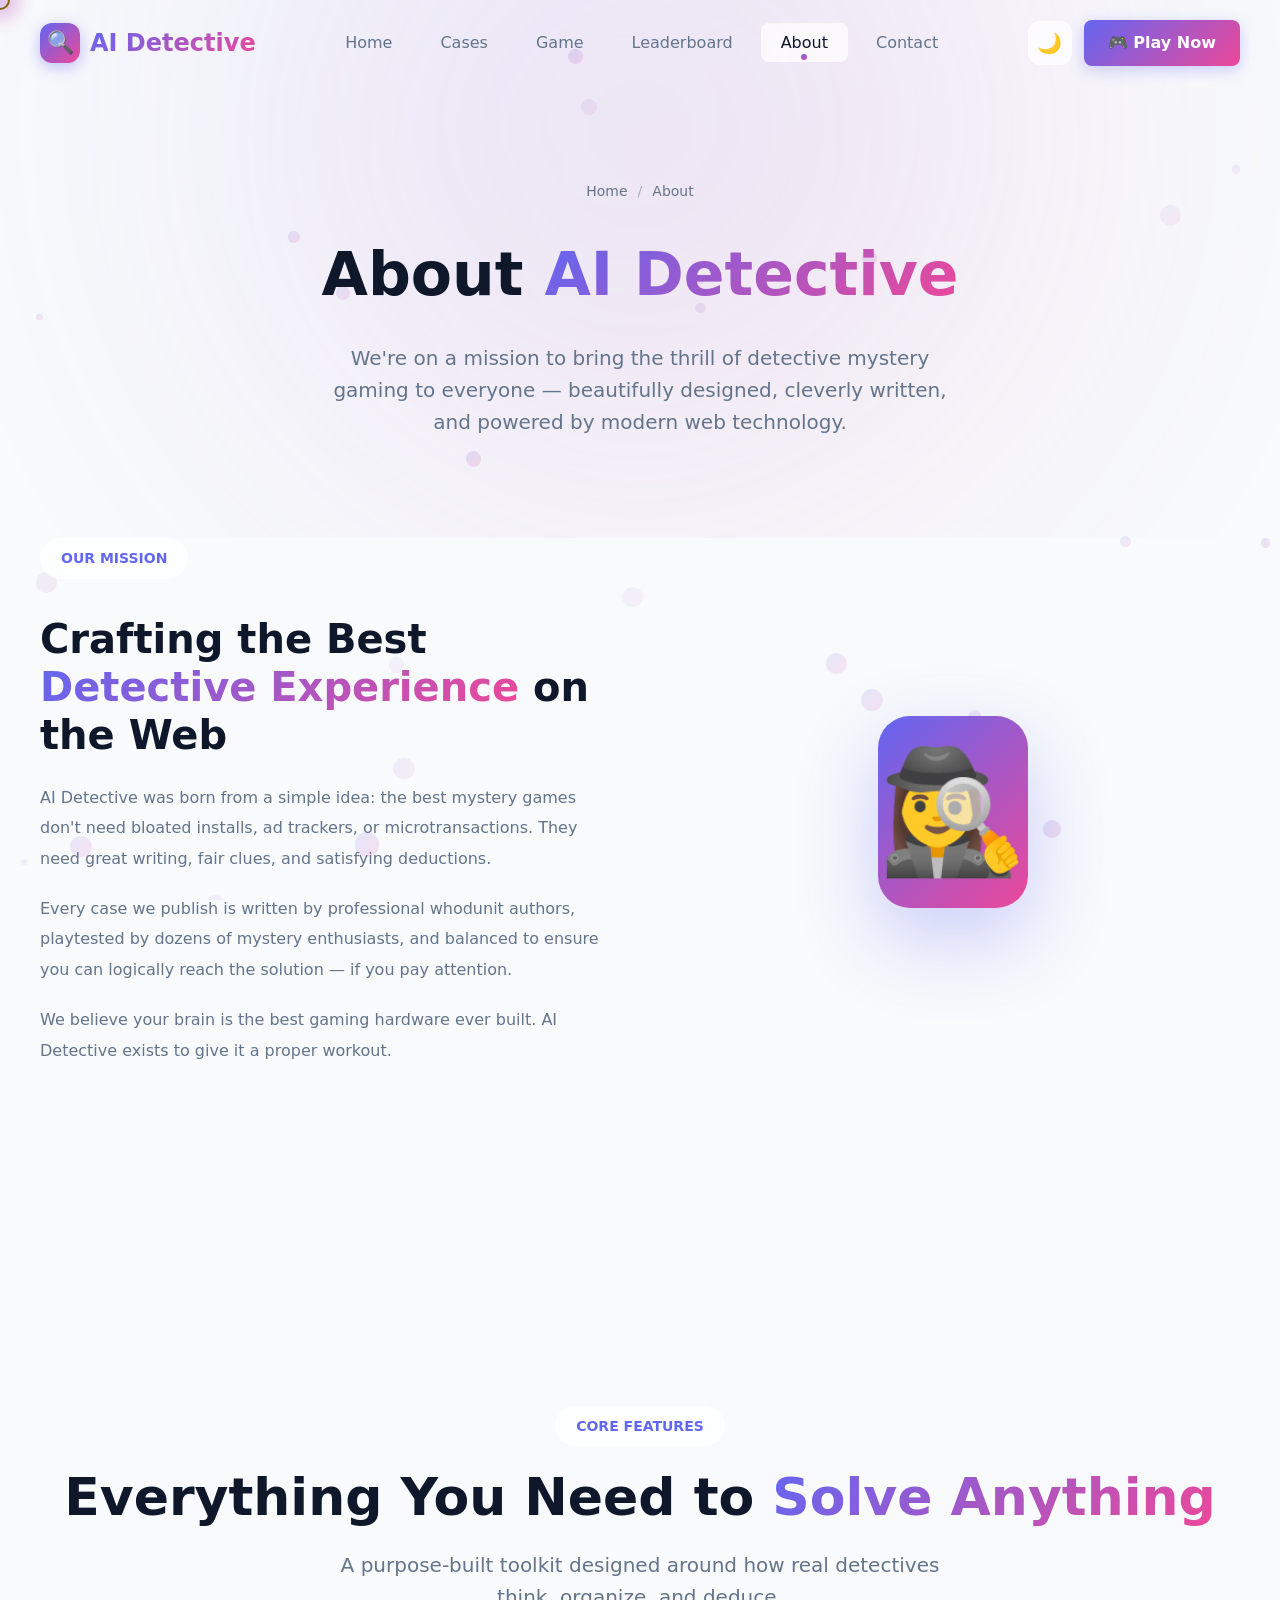
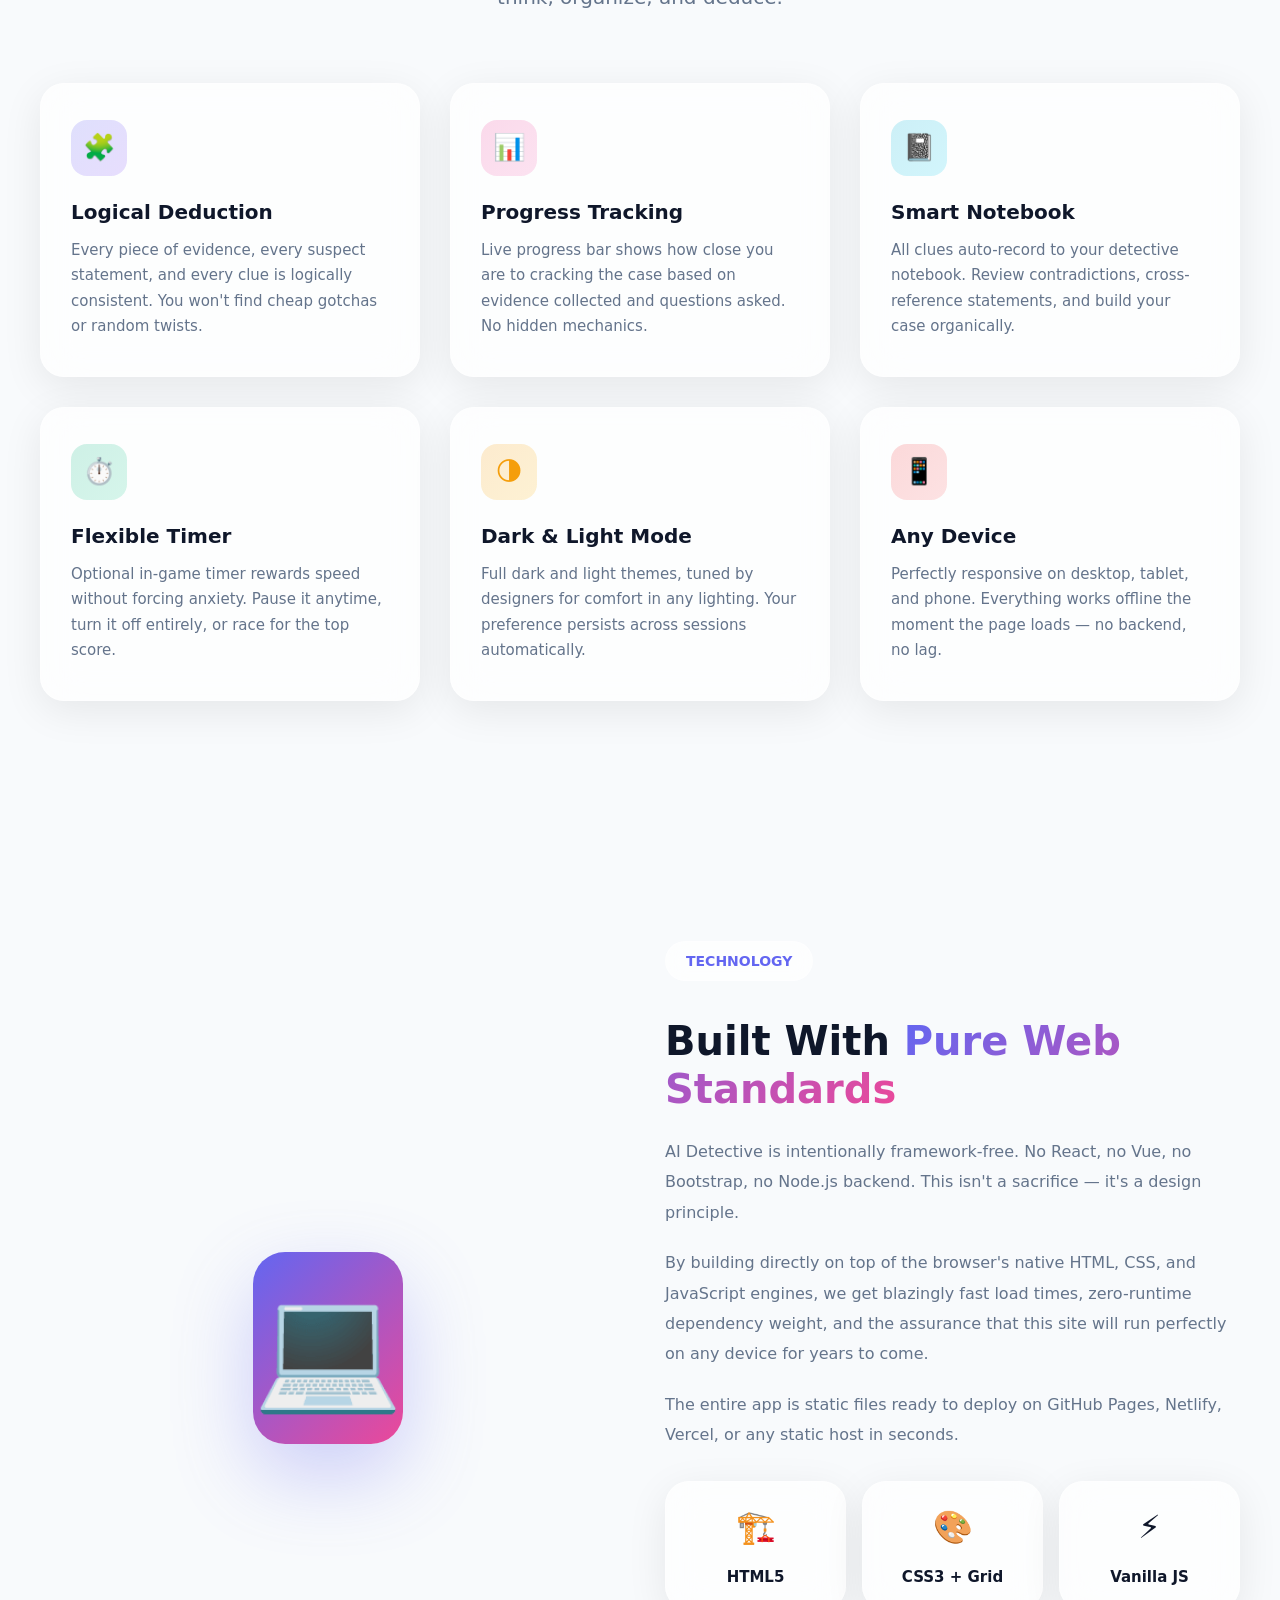
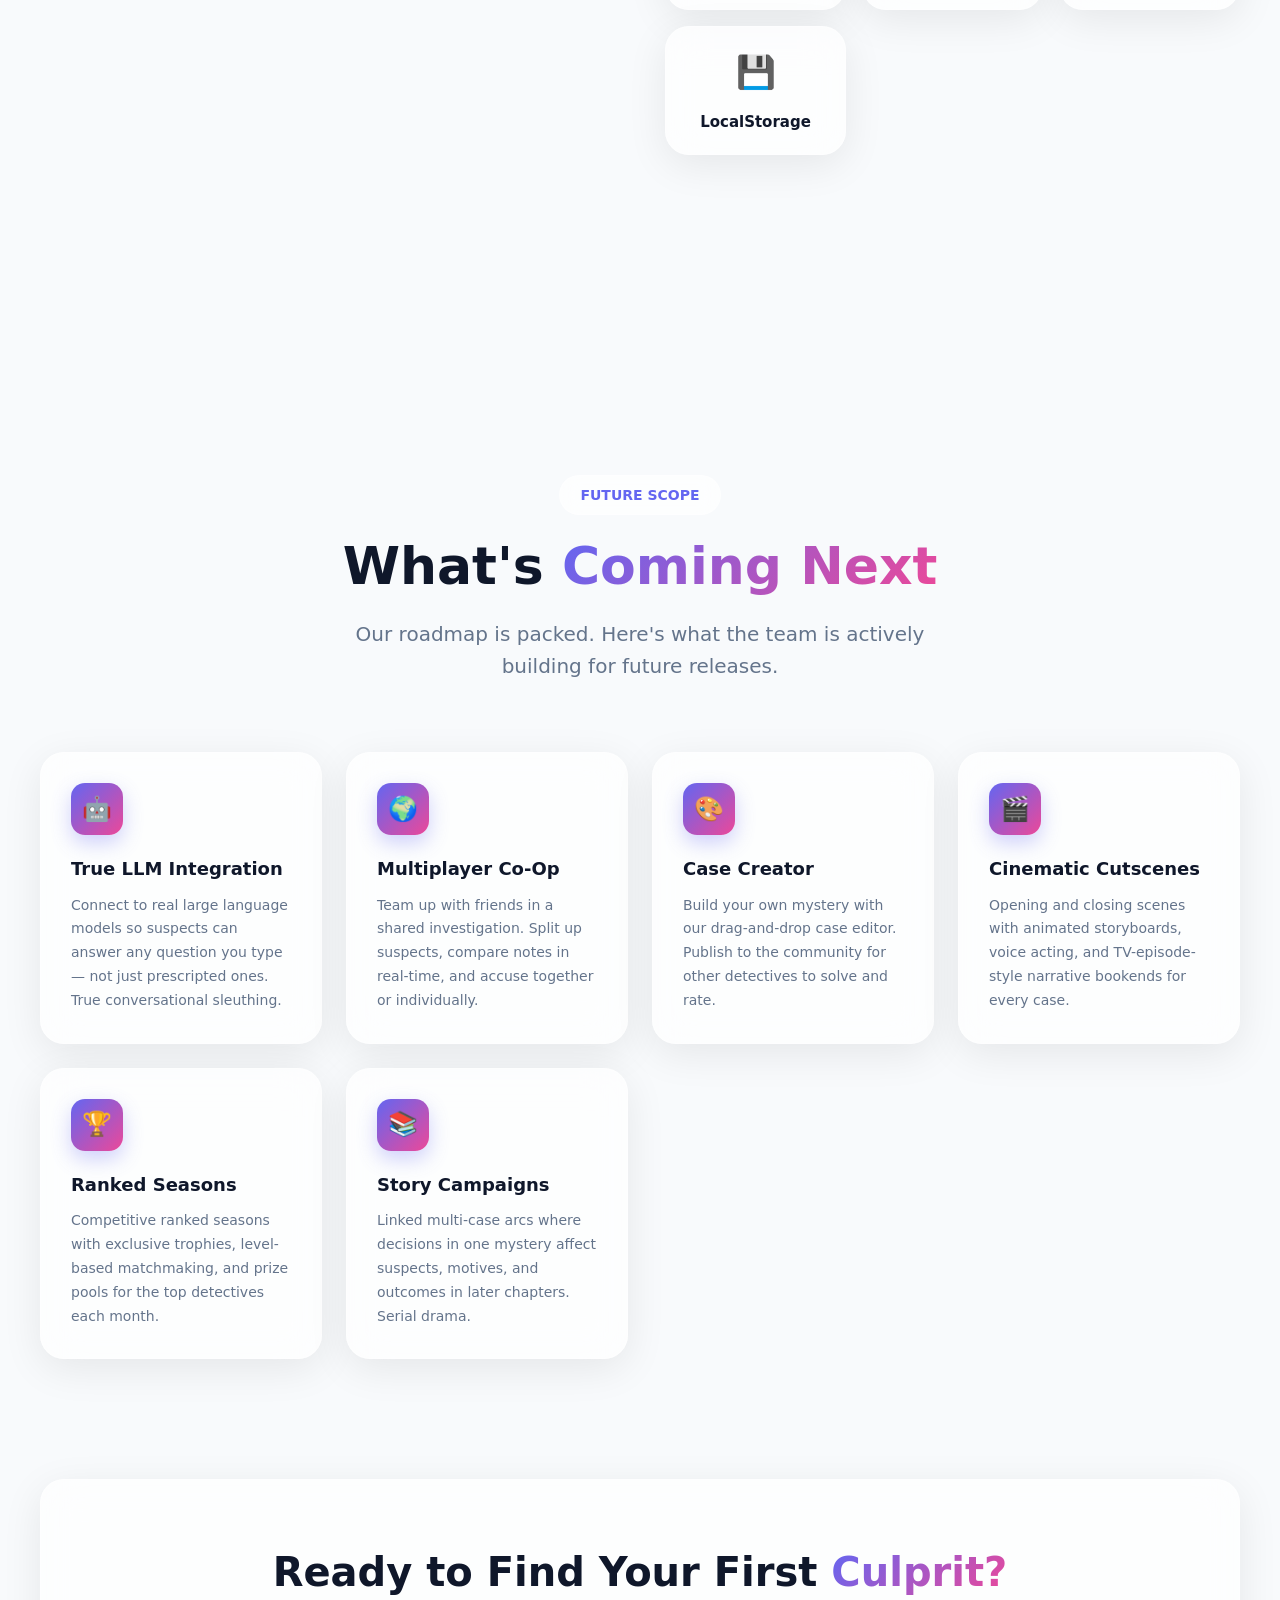
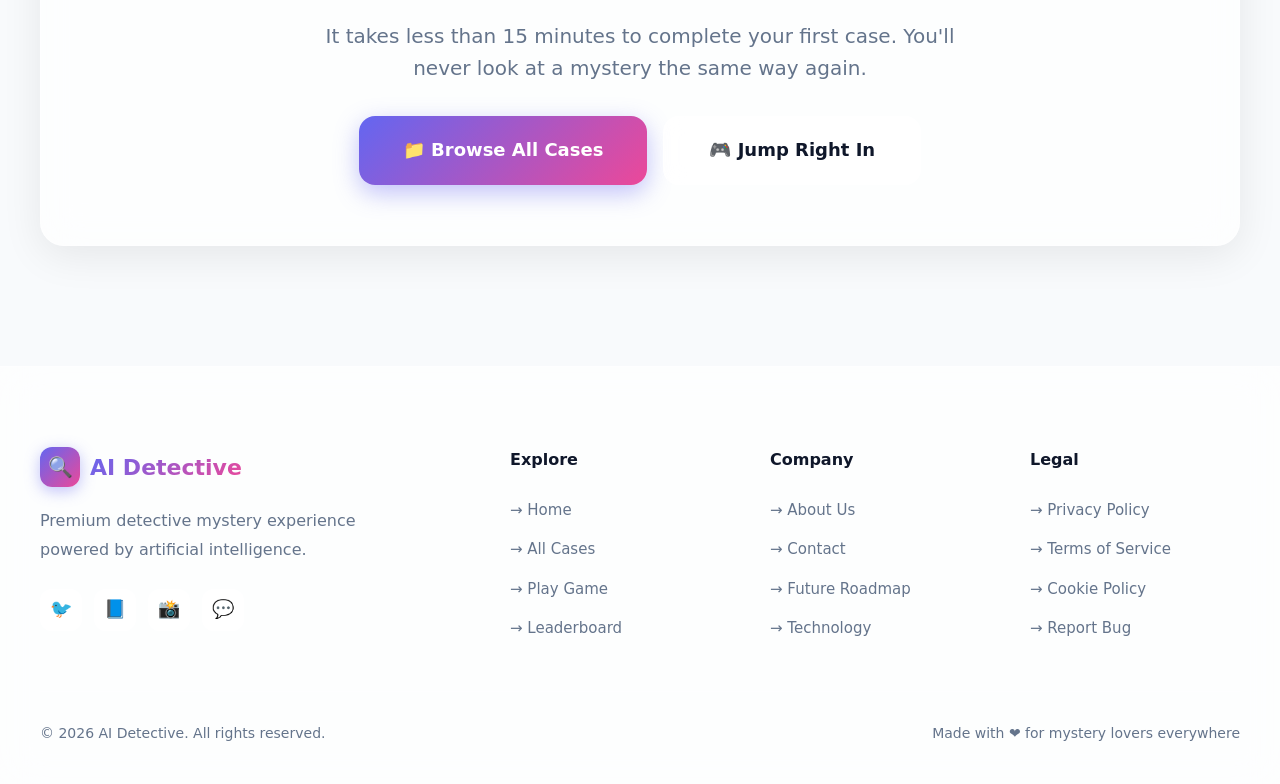
==== about.html @ 51f41e67 "This is my first commit" ====
<!DOCTYPE html>
<html lang="en" data-theme="dark">
<head>
  <meta charset="UTF-8">
  <meta name="viewport" content="width=device-width, initial-scale=1.0">
  <meta name="description" content="Learn about AI Detective - our mission, technology, features, and the future roadmap.">
  <title>About - AI Detective</title>
  <link rel="stylesheet" href="css/style.css">
</head>
<body class="no-scroll">

  <!-- Loading Screen -->
  <div class="loader">
    <div class="loader-spinner"></div>
    <div class="loader-text">Loading About...</div>
  </div>

  <!-- Particle Background -->
  <div class="particles"></div>

  <!-- Custom Cursor -->
  <div class="cursor"></div>
  <div class="cursor-follower"></div>

  <!-- Navbar -->
  <nav class="navbar">
    <div class="nav-container">
      <a href="index.html" class="nav-logo">
        <span class="nav-logo-icon">🔍</span>
        <span class="nav-logo-text">AI Detective</span>
      </a>
      <ul class="nav-links">
        <li><a href="index.html">Home</a></li>
        <li><a href="cases.html">Cases</a></li>
        <li><a href="game.html">Game</a></li>
        <li><a href="leaderboard.html">Leaderboard</a></li>
        <li><a href="about.html">About</a></li>
        <li><a href="contact.html">Contact</a></li>
      </ul>
      <div class="nav-actions">
        <button class="theme-toggle" data-theme-toggle aria-label="Toggle theme">
          <span data-theme-icon>☀️</span>
        </button>
        <a href="cases.html" class="nav-cta">🎮 Play Now</a>
        <button class="nav-toggle" aria-label="Menu">
          <span></span>
          <span></span>
          <span></span>
        </button>
      </div>
    </div>
  </nav>

  <!-- Mobile Menu -->
  <div class="mobile-overlay"></div>
  <div class="mobile-menu">
    <ul>
      <li><a href="index.html">🏠 Home</a></li>
      <li><a href="cases.html">📁 Cases</a></li>
      <li><a href="game.html">🎮 Game</a></li>
      <li><a href="leaderboard.html">🏆 Leaderboard</a></li>
      <li><a href="about.html">ℹ️ About</a></li>
      <li><a href="contact.html">✉️ Contact</a></li>
    </ul>
  </div>

  <!-- Main -->
  <main>

    <!-- Page Header -->
    <section class="page-header">
      <div class="container">
        <div class="breadcrumb reveal">
          <a href="index.html">Home</a>
          <span class="breadcrumb-sep">/</span>
          <span>About</span>
        </div>
        <h1 class="page-title reveal">About <span>AI Detective</span></h1>
        <p class="page-subtitle reveal">We're on a mission to bring the thrill of detective mystery gaming to everyone — beautifully designed, cleverly written, and powered by modern web technology.</p>
      </div>
    </section>

    <!-- Mission -->
    <section class="section" style="padding-top: 0;">
      <div class="container">
        <div class="about-grid">
          <div class="about-content reveal-left">
            <span class="section-tag">OUR MISSION</span>
            <h2 style="margin-top: 16px;">Crafting the Best <span>Detective Experience</span> on the Web</h2>
            <p>AI Detective was born from a simple idea: the best mystery games don't need bloated installs, ad trackers, or microtransactions. They need great writing, fair clues, and satisfying deductions.</p>
            <p>Every case we publish is written by professional whodunit authors, playtested by dozens of mystery enthusiasts, and balanced to ensure you can logically reach the solution — if you pay attention.</p>
            <p>We believe your brain is the best gaming hardware ever built. AI Detective exists to give it a proper workout.</p>
          </div>
          <div class="about-visual reveal-right">
            🕵️‍♀️
          </div>
        </div>
      </div>
    </section>

    <!-- Features -->
    <section class="section" id="features">
      <div class="container">
        <div class="section-header reveal">
          <span class="section-tag">CORE FEATURES</span>
          <h2 class="section-title">Everything You Need to <span>Solve Anything</span></h2>
          <p class="section-subtitle">A purpose-built toolkit designed around how real detectives think, organize, and deduce.</p>
        </div>
        <div class="features-grid">
          <div class="feature-card glass glass-glow reveal">
            <div class="feature-icon purple">🧩</div>
            <h3 class="feature-title">Logical Deduction</h3>
            <p class="feature-desc">Every piece of evidence, every suspect statement, and every clue is logically consistent. You won't find cheap gotchas or random twists.</p>
          </div>
          <div class="feature-card glass glass-glow reveal">
            <div class="feature-icon pink">📊</div>
            <h3 class="feature-title">Progress Tracking</h3>
            <p class="feature-desc">Live progress bar shows how close you are to cracking the case based on evidence collected and questions asked. No hidden mechanics.</p>
          </div>
          <div class="feature-card glass glass-glow reveal">
            <div class="feature-icon cyan">📓</div>
            <h3 class="feature-title">Smart Notebook</h3>
            <p class="feature-desc">All clues auto-record to your detective notebook. Review contradictions, cross-reference statements, and build your case organically.</p>
          </div>
          <div class="feature-card glass glass-glow reveal">
            <div class="feature-icon green">⏱️</div>
            <h3 class="feature-title">Flexible Timer</h3>
            <p class="feature-desc">Optional in-game timer rewards speed without forcing anxiety. Pause it anytime, turn it off entirely, or race for the top score.</p>
          </div>
          <div class="feature-card glass glass-glow reveal">
            <div class="feature-icon amber">🌗</div>
            <h3 class="feature-title">Dark & Light Mode</h3>
            <p class="feature-desc">Full dark and light themes, tuned by designers for comfort in any lighting. Your preference persists across sessions automatically.</p>
          </div>
          <div class="feature-card glass glass-glow reveal">
            <div class="feature-icon red">📱</div>
            <h3 class="feature-title">Any Device</h3>
            <p class="feature-desc">Perfectly responsive on desktop, tablet, and phone. Everything works offline the moment the page loads — no backend, no lag.</p>
          </div>
        </div>
      </div>
    </section>

    <!-- Technology Used -->
    <section class="section" id="tech">
      <div class="container">
        <div class="about-grid" style="direction: rtl;">
          <div class="about-content reveal-right" style="direction: ltr;">
            <span class="section-tag">TECHNOLOGY</span>
            <h2 style="margin-top: 16px;">Built With <span>Pure Web Standards</span></h2>
            <p>AI Detective is intentionally framework-free. No React, no Vue, no Bootstrap, no Node.js backend. This isn't a sacrifice — it's a design principle.</p>
            <p>By building directly on top of the browser's native HTML, CSS, and JavaScript engines, we get blazingly fast load times, zero-runtime dependency weight, and the assurance that this site will run perfectly on any device for years to come.</p>
            <p>The entire app is static files ready to deploy on GitHub Pages, Netlify, Vercel, or any static host in seconds.</p>

            <div class="tech-list">
              <div class="tech-item glass">
                <div class="tech-icon">🏗️</div>
                <div class="tech-name">HTML5</div>
              </div>
              <div class="tech-item glass">
                <div class="tech-icon">🎨</div>
                <div class="tech-name">CSS3 + Grid</div>
              </div>
              <div class="tech-item glass">
                <div class="tech-icon">⚡</div>
                <div class="tech-name">Vanilla JS</div>
              </div>
              <div class="tech-item glass">
                <div class="tech-icon">💾</div>
                <div class="tech-name">LocalStorage</div>
              </div>
            </div>
          </div>
          <div class="about-visual reveal-left" style="direction: ltr;">
            💻
          </div>
        </div>
      </div>
    </section>

    <!-- Future Scope -->
    <section class="section" id="future">
      <div class="container">
        <div class="section-header reveal">
          <span class="section-tag">FUTURE SCOPE</span>
          <h2 class="section-title">What's <span>Coming Next</span></h2>
          <p class="section-subtitle">Our roadmap is packed. Here's what the team is actively building for future releases.</p>
        </div>
        <div class="future-grid">
          <div class="future-card glass glass-glow reveal">
            <div class="future-icon">🤖</div>
            <h3 class="future-title">True LLM Integration</h3>
            <p class="future-desc">Connect to real large language models so suspects can answer any question you type — not just prescripted ones. True conversational sleuthing.</p>
          </div>
          <div class="future-card glass glass-glow reveal">
            <div class="future-icon">🌍</div>
            <h3 class="future-title">Multiplayer Co-Op</h3>
            <p class="future-desc">Team up with friends in a shared investigation. Split up suspects, compare notes in real-time, and accuse together or individually.</p>
          </div>
          <div class="future-card glass glass-glow reveal">
            <div class="future-icon">🎨</div>
            <h3 class="future-title">Case Creator</h3>
            <p class="future-desc">Build your own mystery with our drag-and-drop case editor. Publish to the community for other detectives to solve and rate.</p>
          </div>
          <div class="future-card glass glass-glow reveal">
            <div class="future-icon">🎬</div>
            <h3 class="future-title">Cinematic Cutscenes</h3>
            <p class="future-desc">Opening and closing scenes with animated storyboards, voice acting, and TV-episode-style narrative bookends for every case.</p>
          </div>
          <div class="future-card glass glass-glow reveal">
            <div class="future-icon">🏆</div>
            <h3 class="future-title">Ranked Seasons</h3>
            <p class="future-desc">Competitive ranked seasons with exclusive trophies, level-based matchmaking, and prize pools for the top detectives each month.</p>
          </div>
          <div class="future-card glass glass-glow reveal">
            <div class="future-icon">📚</div>
            <h3 class="future-title">Story Campaigns</h3>
            <p class="future-desc">Linked multi-case arcs where decisions in one mystery affect suspects, motives, and outcomes in later chapters. Serial drama.</p>
          </div>
        </div>
      </div>
    </section>

    <!-- CTA -->
    <section class="section" style="padding-top: 0;">
      <div class="container">
        <div class="text-center glass glass-glow reveal" style="padding: 60px 40px;">
          <h2 style="font-size: clamp(28px, 4vw, 40px); font-weight: 800; margin-bottom: 16px;">
            Ready to Find Your First <span style="background: var(--gradient-primary); -webkit-background-clip: text; -webkit-text-fill-color: transparent;">Culprit?</span>
          </h2>
          <p class="section-subtitle" style="margin-bottom: 32px;">It takes less than 15 minutes to complete your first case. You'll never look at a mystery the same way again.</p>
          <div style="display:flex; gap:16px; flex-wrap:wrap; justify-content:center;">
            <a href="cases.html" class="btn btn-primary btn-lg">📁 Browse All Cases</a>
            <a href="game.html" class="btn btn-secondary btn-lg">🎮 Jump Right In</a>
          </div>
        </div>
      </div>
    </section>

  </main>

  <!-- Footer -->
  <footer class="footer">
    <div class="container">
      <div class="footer-grid">
        <div class="footer-brand">
          <div class="footer-logo">
            <span class="footer-logo-icon">🔍</span>
            <span class="footer-logo-text">AI Detective</span>
          </div>
          <p class="footer-desc">Premium detective mystery experience powered by artificial intelligence.</p>
          <div class="footer-socials">
            <a href="#" class="social-link" data-hover>🐦</a>
            <a href="#" class="social-link" data-hover>📘</a>
            <a href="#" class="social-link" data-hover>📸</a>
            <a href="#" class="social-link" data-hover>💬</a>
          </div>
        </div>
        <div class="footer-col">
          <h4>Explore</h4>
          <ul>
            <li><a href="index.html">→ Home</a></li>
            <li><a href="cases.html">→ All Cases</a></li>
            <li><a href="game.html">→ Play Game</a></li>
            <li><a href="leaderboard.html">→ Leaderboard</a></li>
          </ul>
        </div>
        <div class="footer-col">
          <h4>Company</h4>
          <ul>
            <li><a href="about.html">→ About Us</a></li>
            <li><a href="contact.html">→ Contact</a></li>
            <li><a href="about.html#future">→ Future Roadmap</a></li>
            <li><a href="about.html#tech">→ Technology</a></li>
          </ul>
        </div>
        <div class="footer-col">
          <h4>Legal</h4>
          <ul>
            <li><a href="#">→ Privacy Policy</a></li>
            <li><a href="#">→ Terms of Service</a></li>
            <li><a href="#">→ Cookie Policy</a></li>
            <li><a href="contact.html">→ Report Bug</a></li>
          </ul>
        </div>
      </div>
      <div class="footer-bottom">
        <div class="footer-bottom-text">© 2026 AI Detective. All rights reserved.</div>
        <div class="footer-bottom-text">Made with ❤️ for mystery lovers everywhere</div>
      </div>
    </div>
  </footer>

  <!-- Back to Top -->
  <button class="back-to-top" aria-label="Back to top">↑</button>

  <!-- Response Modal -->
  <div class="modal-overlay" data-modal="response">
    <div class="modal glass response-modal">
      <div class="response-suspect">
        <div class="response-avatar">👤</div>
        <div>
          <div class="response-name">Suspect Name</div>
        </div>
      </div>
      <div class="response-question">Question text here</div>
      <div class="response-answer">Answer text here</div>
      <div class="modal-actions">
        <button class="btn btn-primary" data-modal-close>Continue Investigation</button>
      </div>
    </div>
  </div>

  <script src="js/script.js"></script>
</body>
</html>
---- css/style.css ----
/* ============================================
   AI DETECTIVE - Main Stylesheet
   Glassmorphism UI with Modern Gradients
   ============================================ */

/* ---------- CSS Variables ---------- */
:root {
  --primary: #6366f1;
  --primary-dark: #4f46e5;
  --secondary: #ec4899;
  --accent: #06b6d4;
  --success: #10b981;
  --warning: #f59e0b;
  --danger: #ef4444;
  
  --bg-light: #f8fafc;
  --bg-secondary-light: #ffffff;
  --text-light: #0f172a;
  --text-secondary-light: #64748b;
  --border-light: rgba(15, 23, 42, 0.1);
  --shadow-light: 0 10px 40px rgba(0, 0, 0, 0.08);
  --glass-bg-light: rgba(255, 255, 255, 0.7);
  --glass-border-light: rgba(255, 255, 255, 0.3);
  
  --bg-dark: #0b1120;
  --bg-secondary-dark: #1e293b;
  --text-dark: #f1f5f9;
  --text-secondary-dark: #94a3b8;
  --border-dark: rgba(241, 245, 249, 0.1);
  --shadow-dark: 0 10px 40px rgba(0, 0, 0, 0.4);
  --glass-bg-dark: rgba(30, 41, 59, 0.7);
  --glass-border-dark: rgba(255, 255, 255, 0.08);
  
  --gradient-primary: linear-gradient(135deg, #6366f1 0%, #ec4899 100%);
  --gradient-secondary: linear-gradient(135deg, #06b6d4 0%, #6366f1 100%);
  --gradient-accent: linear-gradient(135deg, #ec4899 0%, #f59e0b 100%);
  --gradient-dark: linear-gradient(135deg, #1e293b 0%, #0f172a 100%);
  
  --radius-sm: 8px;
  --radius-md: 16px;
  --radius-lg: 24px;
  --radius-xl: 32px;
  
  --transition-fast: 0.2s cubic-bezier(0.4, 0, 0.2, 1);
  --transition-normal: 0.3s cubic-bezier(0.4, 0, 0.2, 1);
  --transition-slow: 0.5s cubic-bezier(0.4, 0, 0.2, 1);
  
  --font-primary: 'Segoe UI', system-ui, -apple-system, sans-serif;
  --font-mono: 'Consolas', 'Monaco', monospace;
}

[data-theme="light"] {
  --bg: var(--bg-light);
  --bg-secondary: var(--bg-secondary-light);
  --text: var(--text-light);
  --text-secondary: var(--text-secondary-light);
  --border: var(--border-light);
  --shadow: var(--shadow-light);
  --glass-bg: var(--glass-bg-light);
  --glass-border: var(--glass-border-light);
}

[data-theme="dark"] {
  --bg: var(--bg-dark);
  --bg-secondary: var(--bg-secondary-dark);
  --text: var(--text-dark);
  --text-secondary: var(--text-secondary-dark);
  --border: var(--border-dark);
  --shadow: var(--shadow-dark);
  --glass-bg: var(--glass-bg-dark);
  --glass-border: var(--glass-border-dark);
}

/* ---------- Reset & Base ---------- */
* {
  margin: 0;
  padding: 0;
  box-sizing: border-box;
}

html {
  scroll-behavior: smooth;
  scroll-padding-top: 80px;
}

body {
  font-family: var(--font-primary);
  background: var(--bg);
  color: var(--text);
  line-height: 1.6;
  overflow-x: hidden;
  transition: background var(--transition-normal), color var(--transition-normal);
}

body.no-scroll {
  overflow: hidden;
}

img {
  max-width: 100%;
  height: auto;
  display: block;
}

a {
  color: inherit;
  text-decoration: none;
  transition: color var(--transition-fast);
}

button {
  font-family: inherit;
  cursor: pointer;
  border: none;
  background: none;
  color: inherit;
}

input, textarea, select {
  font-family: inherit;
  font-size: inherit;
  color: inherit;
}

/* ---------- Custom Cursor ---------- */
.cursor {
  width: 20px;
  height: 20px;
  border: 2px solid var(--primary);
  border-radius: 50%;
  position: fixed;
  pointer-events: none;
  z-index: 99999;
  transition: transform 0.15s ease, border-color 0.3s ease;
  transform: translate(-50%, -50%);
  mix-blend-mode: difference;
}

.cursor-follower {
  width: 40px;
  height: 40px;
  background: var(--gradient-primary);
  border-radius: 50%;
  position: fixed;
  pointer-events: none;
  z-index: 99998;
  opacity: 0.3;
  transition: transform 0.3s ease, opacity 0.3s ease;
  transform: translate(-50%, -50%);
  filter: blur(8px);
}

.cursor.hover {
  transform: translate(-50%, -50%) scale(1.5);
  border-color: var(--secondary);
}

.cursor-follower.hover {
  opacity: 0.5;
  transform: translate(-50%, -50%) scale(1.3);
}

@media (max-width: 768px) {
  .cursor, .cursor-follower {
    display: none;
  }
  * {
    cursor: auto !important;
  }
}

/* ---------- Loading Screen ---------- */
.loader {
  position: fixed;
  inset: 0;
  background: var(--bg);
  z-index: 100000;
  display: flex;
  align-items: center;
  justify-content: center;
  flex-direction: column;
  gap: 24px;
  transition: opacity 0.5s ease, visibility 0.5s ease;
}

.loader.hidden {
  opacity: 0;
  visibility: hidden;
}

.loader-spinner {
  width: 60px;
  height: 60px;
  border: 4px solid var(--border);
  border-top-color: var(--primary);
  border-right-color: var(--secondary);
  border-radius: 50%;
  animation: spin 1s linear infinite;
}

.loader-text {
  font-size: 18px;
  font-weight: 600;
  background: var(--gradient-primary);
  -webkit-background-clip: text;
  -webkit-text-fill-color: transparent;
  background-clip: text;
  animation: pulse 1.5s ease-in-out infinite;
}

@keyframes spin {
  to { transform: rotate(360deg); }
}

@keyframes pulse {
  0%, 100% { opacity: 1; }
  50% { opacity: 0.5; }
}

/* ---------- Particle Background ---------- */
.particles {
  position: fixed;
  inset: 0;
  z-index: -1;
  overflow: hidden;
  pointer-events: none;
}

.particle {
  position: absolute;
  border-radius: 50%;
  background: var(--gradient-primary);
  opacity: 0.15;
  animation: float 20s infinite ease-in-out;
}

@keyframes float {
  0%, 100% {
    transform: translate(0, 0) rotate(0deg);
  }
  25% {
    transform: translate(30px, -50px) rotate(90deg);
  }
  50% {
    transform: translate(-20px, -80px) rotate(180deg);
  }
  75% {
    transform: translate(40px, -40px) rotate(270deg);
  }
}

/* ---------- Scroll Animations ---------- */
.reveal {
  opacity: 0;
  transform: translateY(40px);
  transition: opacity 0.8s ease, transform 0.8s ease;
}

.reveal.active {
  opacity: 1;
  transform: translateY(0);
}

.reveal-left {
  opacity: 0;
  transform: translateX(-60px);
  transition: opacity 0.8s ease, transform 0.8s ease;
}

.reveal-left.active {
  opacity: 1;
  transform: translateX(0);
}

.reveal-right {
  opacity: 0;
  transform: translateX(60px);
  transition: opacity 0.8s ease, transform 0.8s ease;
}

.reveal-right.active {
  opacity: 1;
  transform: translateX(0);
}

/* ---------- Navbar ---------- */
.navbar {
  position: fixed;
  top: 0;
  left: 0;
  right: 0;
  z-index: 1000;
  padding: 20px 40px;
  transition: all var(--transition-normal);
}

.navbar.scrolled {
  padding: 12px 40px;
  background: var(--glass-bg);
  backdrop-filter: blur(20px);
  -webkit-backdrop-filter: blur(20px);
  border-bottom: 1px solid var(--glass-border);
  box-shadow: var(--shadow);
}

.nav-container {
  max-width: 1400px;
  margin: 0 auto;
  display: flex;
  align-items: center;
  justify-content: space-between;
}

.nav-logo {
  display: flex;
  align-items: center;
  gap: 10px;
  font-size: 24px;
  font-weight: 800;
}

.nav-logo-icon {
  width: 40px;
  height: 40px;
  background: var(--gradient-primary);
  border-radius: 12px;
  display: flex;
  align-items: center;
  justify-content: center;
  font-size: 22px;
  box-shadow: 0 4px 15px rgba(99, 102, 241, 0.4);
  animation: logoFloat 3s ease-in-out infinite;
}

@keyframes logoFloat {
  0%, 100% { transform: translateY(0); }
  50% { transform: translateY(-5px); }
}

.nav-logo-text {
  background: var(--gradient-primary);
  -webkit-background-clip: text;
  -webkit-text-fill-color: transparent;
  background-clip: text;
}

.nav-links {
  display: flex;
  align-items: center;
  gap: 8px;
  list-style: none;
}

.nav-links a {
  padding: 10px 20px;
  border-radius: var(--radius-sm);
  font-weight: 500;
  color: var(--text-secondary);
  position: relative;
  transition: all var(--transition-fast);
}

.nav-links a:hover,
.nav-links a.active {
  color: var(--text);
  background: var(--glass-bg);
}

.nav-links a.active::after {
  content: '';
  position: absolute;
  bottom: 2px;
  left: 50%;
  transform: translateX(-50%);
  width: 6px;
  height: 6px;
  border-radius: 50%;
  background: var(--gradient-primary);
}

.nav-actions {
  display: flex;
  align-items: center;
  gap: 12px;
}

.theme-toggle {
  width: 44px;
  height: 44px;
  border-radius: 12px;
  background: var(--glass-bg);
  border: 1px solid var(--glass-border);
  display: flex;
  align-items: center;
  justify-content: center;
  font-size: 20px;
  transition: all var(--transition-fast);
  backdrop-filter: blur(10px);
}

.theme-toggle:hover {
  transform: rotate(180deg) scale(1.1);
  background: var(--gradient-primary);
}

.nav-cta {
  padding: 10px 24px;
  border-radius: var(--radius-sm);
  background: var(--gradient-primary);
  color: white !important;
  font-weight: 600;
  transition: all var(--transition-fast);
  box-shadow: 0 4px 15px rgba(99, 102, 241, 0.3);
}

.nav-cta:hover {
  transform: translateY(-2px);
  box-shadow: 0 8px 25px rgba(99, 102, 241, 0.4);
}

.nav-toggle {
  display: none;
  width: 44px;
  height: 44px;
  border-radius: 12px;
  background: var(--glass-bg);
  border: 1px solid var(--glass-border);
  flex-direction: column;
  align-items: center;
  justify-content: center;
  gap: 5px;
  backdrop-filter: blur(10px);
}

.nav-toggle span {
  width: 22px;
  height: 2px;
  background: var(--text);
  border-radius: 2px;
  transition: all var(--transition-fast);
}

.nav-toggle.active span:nth-child(1) {
  transform: translateY(7px) rotate(45deg);
}

.nav-toggle.active span:nth-child(2) {
  opacity: 0;
}

.nav-toggle.active span:nth-child(3) {
  transform: translateY(-7px) rotate(-45deg);
}

/* Mobile Menu */
.mobile-menu {
  position: fixed;
  top: 0;
  right: -100%;
  width: 85%;
  max-width: 400px;
  height: 100vh;
  background: var(--glass-bg);
  backdrop-filter: blur(30px);
  -webkit-backdrop-filter: blur(30px);
  border-left: 1px solid var(--glass-border);
  padding: 100px 30px 30px;
  z-index: 999;
  transition: right 0.4s cubic-bezier(0.4, 0, 0.2, 1);
  box-shadow: -10px 0 40px rgba(0, 0, 0, 0.1);
}

.mobile-menu.active {
  right: 0;
}

.mobile-menu ul {
  list-style: none;
  display: flex;
  flex-direction: column;
  gap: 8px;
}

.mobile-menu a {
  display: block;
  padding: 16px 20px;
  border-radius: var(--radius-sm);
  font-size: 18px;
  font-weight: 600;
  color: var(--text-secondary);
  transition: all var(--transition-fast);
}

.mobile-menu a:hover,
.mobile-menu a.active {
  color: var(--text);
  background: var(--gradient-primary);
  color: white;
  transform: translateX(10px);
}

.mobile-overlay {
  position: fixed;
  inset: 0;
  background: rgba(0, 0, 0, 0.5);
  z-index: 998;
  opacity: 0;
  visibility: hidden;
  transition: all var(--transition-normal);
}

.mobile-overlay.active {
  opacity: 1;
  visibility: visible;
}

@media (max-width: 1024px) {
  .navbar {
    padding: 16px 24px;
  }
  .navbar.scrolled {
    padding: 12px 24px;
  }
  .nav-links {
    display: none;
  }
  .nav-cta {
    display: none;
  }
  .nav-toggle {
    display: flex;
  }
}

/* ---------- Buttons ---------- */
.btn {
  display: inline-flex;
  align-items: center;
  justify-content: center;
  gap: 10px;
  padding: 14px 32px;
  border-radius: var(--radius-md);
  font-size: 16px;
  font-weight: 600;
  transition: all var(--transition-normal);
  position: relative;
  overflow: hidden;
}

.btn::before {
  content: '';
  position: absolute;
  inset: 0;
  background: linear-gradient(45deg, transparent, rgba(255, 255, 255, 0.2), transparent);
  transform: translateX(-100%);
  transition: transform 0.6s ease;
}

.btn:hover::before {
  transform: translateX(100%);
}

.btn-primary {
  background: var(--gradient-primary);
  color: white;
  box-shadow: 0 8px 25px rgba(99, 102, 241, 0.4);
}

.btn-primary:hover {
  transform: translateY(-3px);
  box-shadow: 0 15px 40px rgba(99, 102, 241, 0.5);
}

.btn-secondary {
  background: var(--glass-bg);
  border: 2px solid var(--glass-border);
  color: var(--text);
  backdrop-filter: blur(10px);
}

.btn-secondary:hover {
  transform: translateY(-3px);
  border-color: var(--primary);
  box-shadow: var(--shadow);
}

.btn-lg {
  padding: 18px 44px;
  font-size: 18px;
}

.btn-sm {
  padding: 10px 20px;
  font-size: 14px;
}

.btn-success {
  background: linear-gradient(135deg, #10b981 0%, #059669 100%);
  color: white;
}

.btn-danger {
  background: linear-gradient(135deg, #ef4444 0%, #dc2626 100%);
  color: white;
}

/* ---------- Glass Cards ---------- */
.glass {
  background: var(--glass-bg);
  backdrop-filter: blur(20px);
  -webkit-backdrop-filter: blur(20px);
  border: 1px solid var(--glass-border);
  border-radius: var(--radius-lg);
  box-shadow: var(--shadow);
  transition: all var(--transition-normal);
}

.glass:hover {
  border-color: var(--primary);
  transform: translateY(-5px);
  box-shadow: 0 20px 60px rgba(99, 102, 241, 0.15);
}

.glass-glow {
  position: relative;
}

.glass-glow::before {
  content: '';
  position: absolute;
  inset: -2px;
  border-radius: var(--radius-lg);
  background: var(--gradient-primary);
  z-index: -1;
  opacity: 0;
  filter: blur(20px);
  transition: opacity var(--transition-normal);
}

.glass-glow:hover::before {
  opacity: 0.4;
}

/* ---------- Page Layout ---------- */
main {
  min-height: 100vh;
  padding-top: 0;
}

.container {
  max-width: 1400px;
  margin: 0 auto;
  padding: 0 40px;
}

.section {
  padding: 120px 0;
  position: relative;
}

.section-header {
  text-align: center;
  margin-bottom: 70px;
}

.section-tag {
  display: inline-block;
  padding: 8px 20px;
  border-radius: 100px;
  background: var(--glass-bg);
  border: 1px solid var(--glass-border);
  color: var(--primary);
  font-size: 14px;
  font-weight: 600;
  margin-bottom: 20px;
  backdrop-filter: blur(10px);
}

.section-title {
  font-size: clamp(32px, 5vw, 52px);
  font-weight: 800;
  line-height: 1.2;
  margin-bottom: 20px;
}

.section-title span {
  background: var(--gradient-primary);
  -webkit-background-clip: text;
  -webkit-text-fill-color: transparent;
  background-clip: text;
}

.section-subtitle {
  font-size: clamp(16px, 2vw, 20px);
  color: var(--text-secondary);
  max-width: 650px;
  margin: 0 auto;
}

/* ---------- Hero Section ---------- */
.hero {
  min-height: 100vh;
  display: flex;
  align-items: center;
  padding: 140px 0 80px;
  position: relative;
  overflow: hidden;
}

.hero::before {
  content: '';
  position: absolute;
  top: -50%;
  right: -20%;
  width: 700px;
  height: 700px;
  background: var(--gradient-primary);
  border-radius: 50%;
  filter: blur(150px);
  opacity: 0.15;
  z-index: -1;
}

.hero::after {
  content: '';
  position: absolute;
  bottom: -30%;
  left: -10%;
  width: 500px;
  height: 500px;
  background: var(--gradient-secondary);
  border-radius: 50%;
  filter: blur(120px);
  opacity: 0.12;
  z-index: -1;
}

.hero-grid {
  display: grid;
  grid-template-columns: 1fr 1fr;
  gap: 80px;
  align-items: center;
}

.hero-content {
  position: relative;
  z-index: 2;
}

.hero-tag {
  display: inline-flex;
  align-items: center;
  gap: 10px;
  padding: 10px 20px;
  border-radius: 100px;
  background: var(--glass-bg);
  border: 1px solid var(--glass-border);
  margin-bottom: 30px;
  backdrop-filter: blur(10px);
}

.hero-tag-dot {
  width: 8px;
  height: 8px;
  border-radius: 50%;
  background: var(--success);
  animation: pulse 2s ease-in-out infinite;
}

.hero-tag-text {
  font-size: 14px;
  font-weight: 600;
  color: var(--text-secondary);
}

.hero-title {
  font-size: clamp(40px, 7vw, 72px);
  font-weight: 900;
  line-height: 1.05;
  margin-bottom: 24px;
}

.hero-title .gradient-text {
  background: var(--gradient-primary);
  -webkit-background-clip: text;
  -webkit-text-fill-color: transparent;
  background-clip: text;
}

.typing-text {
  display: inline-block;
  border-right: 3px solid var(--primary);
  padding-right: 5px;
  animation: blink 0.8s step-end infinite;
  min-height: 1.2em;
  vertical-align: bottom;
}

@keyframes blink {
  50% { border-color: transparent; }
}

.hero-subtitle {
  font-size: clamp(17px, 2vw, 21px);
  color: var(--text-secondary);
  margin-bottom: 40px;
  max-width: 540px;
}

.hero-actions {
  display: flex;
  flex-wrap: wrap;
  gap: 16px;
  margin-bottom: 50px;
}

.hero-stats {
  display: grid;
  grid-template-columns: repeat(3, 1fr);
  gap: 24px;
}

.hero-stat {
  text-align: left;
}

.hero-stat-number {
  font-size: clamp(28px, 4vw, 40px);
  font-weight: 800;
  background: var(--gradient-primary);
  -webkit-background-clip: text;
  -webkit-text-fill-color: transparent;
  background-clip: text;
}

.hero-stat-label {
  font-size: 14px;
  color: var(--text-secondary);
  font-weight: 500;
}

.hero-visual {
  position: relative;
  display: flex;
  align-items: center;
  justify-content: center;
  min-height: 500px;
}

.detective-illustration {
  width: 100%;
  max-width: 480px;
  aspect-ratio: 1;
  position: relative;
  animation: detectiveFloat 4s ease-in-out infinite;
}

@keyframes detectiveFloat {
  0%, 100% { transform: translateY(0) rotate(-2deg); }
  50% { transform: translateY(-20px) rotate(2deg); }
}

.detective-avatar {
  position: absolute;
  inset: 10%;
  background: var(--gradient-primary);
  border-radius: 50%;
  display: flex;
  align-items: center;
  justify-content: center;
  font-size: 120px;
  box-shadow: 0 30px 80px rgba(99, 102, 241, 0.4);
}

.detective-ring {
  position: absolute;
  inset: 0;
  border: 2px dashed var(--primary);
  border-radius: 50%;
  opacity: 0.4;
  animation: rotate 20s linear infinite;
}

.detective-ring:nth-child(2) {
  inset: 8%;
  border-color: var(--secondary);
  animation-duration: 15s;
  animation-direction: reverse;
}

.detective-ring:nth-child(3) {
  inset: 16%;
  border-color: var(--accent);
  animation-duration: 25s;
}

@keyframes rotate {
  to { transform: rotate(360deg); }
}

.floating-badge {
  position: absolute;
  padding: 12px 20px;
  background: var(--glass-bg);
  backdrop-filter: blur(20px);
  border: 1px solid var(--glass-border);
  border-radius: 100px;
  font-weight: 600;
  font-size: 14px;
  display: flex;
  align-items: center;
  gap: 8px;
  box-shadow: var(--shadow);
  animation: floatBadge 3s ease-in-out infinite;
}

.floating-badge:nth-child(1) {
  top: 10%;
  left: -10%;
  animation-delay: 0s;
}

.floating-badge:nth-child(2) {
  top: 40%;
  right: -15%;
  animation-delay: 1s;
}

.floating-badge:nth-child(3) {
  bottom: 15%;
  left: -5%;
  animation-delay: 2s;
}

@keyframes floatBadge {
  0%, 100% { transform: translateY(0); }
  50% { transform: translateY(-15px); }
}

@media (max-width: 1024px) {
  .hero-grid {
    grid-template-columns: 1fr;
    gap: 60px;
    text-align: center;
  }
  .hero-content {
    order: 1;
  }
  .hero-visual {
    order: 0;
    min-height: 350px;
  }
  .hero-stats {
    text-align: center;
    max-width: 500px;
    margin: 0 auto;
  }
  .hero-stat {
    text-align: center;
  }
  .hero-actions {
    justify-content: center;
  }
  .detective-illustration {
    max-width: 360px;
  }
}

/* ---------- How It Works ---------- */
.how-grid {
  display: grid;
  grid-template-columns: repeat(3, 1fr);
  gap: 30px;
  counter-reset: step;
}

.step-card {
  padding: 40px 32px;
  position: relative;
}

.step-card::before {
  counter-increment: step;
  content: counter(step, decimal-leading-zero);
  position: absolute;
  top: 20px;
  right: 24px;
  font-size: 64px;
  font-weight: 900;
  background: var(--gradient-primary);
  -webkit-background-clip: text;
  -webkit-text-fill-color: transparent;
  background-clip: text;
  opacity: 0.15;
}

.step-icon {
  width: 64px;
  height: 64px;
  background: var(--gradient-primary);
  border-radius: var(--radius-md);
  display: flex;
  align-items: center;
  justify-content: center;
  font-size: 28px;
  margin-bottom: 24px;
  box-shadow: 0 8px 25px rgba(99, 102, 241, 0.3);
}

.step-title {
  font-size: 22px;
  font-weight: 700;
  margin-bottom: 12px;
}

.step-desc {
  color: var(--text-secondary);
  font-size: 15px;
  line-height: 1.7;
}

@media (max-width: 900px) {
  .how-grid {
    grid-template-columns: 1fr;
    max-width: 500px;
    margin: 0 auto;
  }
}

/* ---------- Features ---------- */
.features-grid {
  display: grid;
  grid-template-columns: repeat(auto-fit, minmax(300px, 1fr));
  gap: 30px;
}

.feature-card {
  padding: 36px 30px;
}

.feature-icon {
  width: 56px;
  height: 56px;
  border-radius: var(--radius-md);
  display: flex;
  align-items: center;
  justify-content: center;
  font-size: 26px;
  margin-bottom: 20px;
  transition: transform var(--transition-normal);
}

.feature-card:hover .feature-icon {
  transform: scale(1.1) rotate(5deg);
}

.feature-icon.purple { background: linear-gradient(135deg, rgba(99, 102, 241, 0.2), rgba(139, 92, 246, 0.2)); color: var(--primary); }
.feature-icon.pink { background: linear-gradient(135deg, rgba(236, 72, 153, 0.2), rgba(244, 114, 182, 0.2)); color: var(--secondary); }
.feature-icon.cyan { background: linear-gradient(135deg, rgba(6, 182, 212, 0.2), rgba(34, 211, 238, 0.2)); color: var(--accent); }
.feature-icon.green { background: linear-gradient(135deg, rgba(16, 185, 129, 0.2), rgba(52, 211, 153, 0.2)); color: var(--success); }
.feature-icon.amber { background: linear-gradient(135deg, rgba(245, 158, 11, 0.2), rgba(251, 191, 36, 0.2)); color: var(--warning); }
.feature-icon.red { background: linear-gradient(135deg, rgba(239, 68, 68, 0.2), rgba(248, 113, 113, 0.2)); color: var(--danger); }

.feature-title {
  font-size: 20px;
  font-weight: 700;
  margin-bottom: 10px;
}

.feature-desc {
  color: var(--text-secondary);
  font-size: 15px;
  line-height: 1.7;
}

/* ---------- Cases Section ---------- */
.cases-grid {
  display: grid;
  grid-template-columns: repeat(auto-fit, minmax(340px, 1fr));
  gap: 30px;
}

.case-card {
  overflow: hidden;
}

.case-image {
  height: 200px;
  background: var(--gradient-primary);
  position: relative;
  overflow: hidden;
  display: flex;
  align-items: center;
  justify-content: center;
  font-size: 72px;
}

.case-image::after {
  content: '';
  position: absolute;
  inset: 0;
  background: linear-gradient(to top, rgba(0,0,0,0.4), transparent);
}

.case-body {
  padding: 28px;
}

.case-meta {
  display: flex;
  align-items: center;
  gap: 12px;
  margin-bottom: 16px;
  flex-wrap: wrap;
}

.case-tag {
  padding: 5px 14px;
  border-radius: 100px;
  font-size: 12px;
  font-weight: 700;
  text-transform: uppercase;
  letter-spacing: 0.5px;
}

.case-tag.easy { background: rgba(16, 185, 129, 0.15); color: var(--success); }
.case-tag.medium { background: rgba(245, 158, 11, 0.15); color: var(--warning); }
.case-tag.hard { background: rgba(239, 68, 68, 0.15); color: var(--danger); }
.case-tag.time { background: var(--glass-bg); color: var(--text-secondary); border: 1px solid var(--glass-border); }

.case-title {
  font-size: 20px;
  font-weight: 700;
  margin-bottom: 12px;
}

.case-desc {
  color: var(--text-secondary);
  font-size: 15px;
  margin-bottom: 24px;
  line-height: 1.7;
}

.case-footer {
  display: flex;
  justify-content: space-between;
  align-items: center;
}

.case-btn {
  padding: 10px 22px;
  border-radius: var(--radius-sm);
  background: var(--gradient-primary);
  color: white;
  font-weight: 600;
  font-size: 14px;
  transition: all var(--transition-fast);
}

.case-btn:hover {
  transform: translateY(-2px);
  box-shadow: 0 8px 20px rgba(99, 102, 241, 0.4);
}

/* ---------- Testimonials ---------- */
.testimonials-grid {
  display: grid;
  grid-template-columns: repeat(auto-fit, minmax(320px, 1fr));
  gap: 30px;
}

.testimonial-card {
  padding: 36px 30px;
}

.testimonial-stars {
  color: #fbbf24;
  font-size: 18px;
  margin-bottom: 20px;
  letter-spacing: 2px;
}

.testimonial-quote {
  font-size: 16px;
  line-height: 1.8;
  color: var(--text-secondary);
  margin-bottom: 28px;
  font-style: italic;
}

.testimonial-author {
  display: flex;
  align-items: center;
  gap: 16px;
}

.testimonial-avatar {
  width: 52px;
  height: 52px;
  border-radius: 50%;
  background: var(--gradient-primary);
  display: flex;
  align-items: center;
  justify-content: center;
  font-size: 22px;
  font-weight: 700;
  color: white;
}

.testimonial-name {
  font-weight: 700;
  font-size: 16px;
}

.testimonial-role {
  color: var(--text-secondary);
  font-size: 13px;
}

/* ---------- FAQ ---------- */
.faq-container {
  max-width: 800px;
  margin: 0 auto;
}

.faq-item {
  margin-bottom: 16px;
  border-radius: var(--radius-md);
  overflow: hidden;
}

.faq-question {
  width: 100%;
  padding: 24px 28px;
  display: flex;
  align-items: center;
  justify-content: space-between;
  gap: 20px;
  background: var(--glass-bg);
  backdrop-filter: blur(10px);
  border: 1px solid var(--glass-border);
  font-weight: 600;
  font-size: 17px;
  text-align: left;
  transition: all var(--transition-fast);
}

.faq-question:hover {
  border-color: var(--primary);
}

.faq-question.active {
  background: var(--gradient-primary);
  color: white;
  border-color: transparent;
}

.faq-icon {
  width: 28px;
  height: 28px;
  border-radius: 50%;
  display: flex;
  align-items: center;
  justify-content: center;
  background: var(--glass-bg);
  border: 1px solid var(--glass-border);
  flex-shrink: 0;
  transition: all var(--transition-fast);
}

.faq-question.active .faq-icon {
  transform: rotate(45deg);
  background: rgba(255, 255, 255, 0.2);
  border-color: transparent;
}

.faq-answer {
  max-height: 0;
  overflow: hidden;
  transition: max-height 0.4s ease, padding 0.4s ease;
  padding: 0 28px;
  background: var(--glass-bg);
  backdrop-filter: blur(10px);
  border-left: 1px solid var(--glass-border);
  border-right: 1px solid var(--glass-border);
  border-bottom: 1px solid var(--glass-border);
}

.faq-answer.active {
  padding: 0 28px 24px;
}

.faq-answer p {
  color: var(--text-secondary);
  line-height: 1.8;
  padding-top: 20px;
}

/* ---------- Footer ---------- */
.footer {
  padding: 80px 0 40px;
  background: var(--glass-bg);
  backdrop-filter: blur(20px);
  -webkit-backdrop-filter: blur(20px);
  border-top: 1px solid var(--glass-border);
  position: relative;
}

.footer-grid {
  display: grid;
  grid-template-columns: 2fr 1fr 1fr 1fr;
  gap: 50px;
  margin-bottom: 50px;
}

.footer-brand {
  max-width: 340px;
}

.footer-logo {
  display: flex;
  align-items: center;
  gap: 10px;
  font-size: 22px;
  font-weight: 800;
  margin-bottom: 20px;
}

.footer-logo-icon {
  width: 40px;
  height: 40px;
  background: var(--gradient-primary);
  border-radius: 12px;
  display: flex;
  align-items: center;
  justify-content: center;
  font-size: 20px;
  box-shadow: 0 4px 15px rgba(99, 102, 241, 0.4);
}

.footer-logo-text {
  background: var(--gradient-primary);
  -webkit-background-clip: text;
  -webkit-text-fill-color: transparent;
  background-clip: text;
}

.footer-desc {
  color: var(--text-secondary);
  line-height: 1.8;
  margin-bottom: 24px;
}

.footer-socials {
  display: flex;
  gap: 12px;
}

.social-link {
  width: 42px;
  height: 42px;
  border-radius: 12px;
  background: var(--glass-bg);
  border: 1px solid var(--glass-border);
  display: flex;
  align-items: center;
  justify-content: center;
  font-size: 18px;
  transition: all var(--transition-fast);
  backdrop-filter: blur(10px);
}

.social-link:hover {
  background: var(--gradient-primary);
  transform: translateY(-3px);
  color: white;
  border-color: transparent;
}

.footer-col h4 {
  font-size: 16px;
  font-weight: 700;
  margin-bottom: 24px;
}

.footer-col ul {
  list-style: none;
  display: flex;
  flex-direction: column;
  gap: 14px;
}

.footer-col a {
  color: var(--text-secondary);
  font-size: 15px;
  transition: all var(--transition-fast);
  display: inline-flex;
  align-items: center;
  gap: 6px;
}

.footer-col a:hover {
  color: var(--primary);
  transform: translateX(5px);
}

.footer-bottom {
  padding-top: 30px;
  border-top: 1px solid var(--glass-border);
  display: flex;
  justify-content: space-between;
  align-items: center;
  flex-wrap: wrap;
  gap: 16px;
}

.footer-bottom-text {
  color: var(--text-secondary);
  font-size: 14px;
}

@media (max-width: 1024px) {
  .footer-grid {
    grid-template-columns: 1fr 1fr;
  }
}

@media (max-width: 640px) {
  .footer-grid {
    grid-template-columns: 1fr;
    gap: 40px;
  }
}

/* ---------- Back to Top ---------- */
.back-to-top {
  position: fixed;
  bottom: 30px;
  right: 30px;
  width: 50px;
  height: 50px;
  border-radius: 50%;
  background: var(--gradient-primary);
  color: white;
  display: flex;
  align-items: center;
  justify-content: center;
  font-size: 20px;
  box-shadow: 0 10px 30px rgba(99, 102, 241, 0.4);
  opacity: 0;
  visibility: hidden;
  transform: translateY(20px);
  transition: all var(--transition-normal);
  z-index: 900;
}

.back-to-top.visible {
  opacity: 1;
  visibility: visible;
  transform: translateY(0);
}

.back-to-top:hover {
  transform: translateY(-5px);
  box-shadow: 0 15px 40px rgba(99, 102, 241, 0.5);
}

/* ---------- Page Header (inner pages) ---------- */
.page-header {
  padding: 180px 0 100px;
  text-align: center;
  position: relative;
  overflow: hidden;
}

.page-header::before {
  content: '';
  position: absolute;
  top: -50%;
  left: 50%;
  transform: translateX(-50%);
  width: 800px;
  height: 800px;
  background: var(--gradient-primary);
  border-radius: 50%;
  filter: blur(150px);
  opacity: 0.12;
  z-index: -1;
}

.page-title {
  font-size: clamp(36px, 6vw, 60px);
  font-weight: 900;
  margin-bottom: 20px;
}

.page-title span {
  background: var(--gradient-primary);
  -webkit-background-clip: text;
  -webkit-text-fill-color: transparent;
  background-clip: text;
}

.page-subtitle {
  font-size: clamp(16px, 2vw, 20px);
  color: var(--text-secondary);
  max-width: 650px;
  margin: 0 auto;
}

.breadcrumb {
  display: flex;
  align-items: center;
  justify-content: center;
  gap: 10px;
  margin-bottom: 24px;
  color: var(--text-secondary);
  font-size: 14px;
}

.breadcrumb a:hover {
  color: var(--primary);
}

.breadcrumb-sep {
  opacity: 0.5;
}

/* ---------- Cases Page ---------- */
.cases-filters {
  display: flex;
  flex-wrap: wrap;
  gap: 12px;
  justify-content: center;
  margin-bottom: 50px;
}

.filter-btn {
  padding: 10px 22px;
  border-radius: 100px;
  background: var(--glass-bg);
  border: 1px solid var(--glass-border);
  font-weight: 600;
  font-size: 14px;
  color: var(--text-secondary);
  transition: all var(--transition-fast);
  backdrop-filter: blur(10px);
}

.filter-btn:hover,
.filter-btn.active {
  background: var(--gradient-primary);
  color: white;
  border-color: transparent;
  transform: translateY(-2px);
}

/* ---------- Game Page ---------- */
.game-container {
  padding: 140px 0 80px;
}

.game-layout {
  display: grid;
  grid-template-columns: 320px 1fr;
  gap: 30px;
  align-items: start;
}

.game-sidebar {
  position: sticky;
  top: 100px;
  display: flex;
  flex-direction: column;
  gap: 20px;
}

.game-progress-section,
.game-timer-section,
.game-notebook-section {
  padding: 24px;
}

.game-progress-label {
  display: flex;
  justify-content: space-between;
  align-items: center;
  margin-bottom: 12px;
  font-size: 14px;
  font-weight: 600;
}

.progress-bar {
  width: 100%;
  height: 10px;
  background: var(--glass-bg);
  border-radius: 100px;
  overflow: hidden;
  border: 1px solid var(--glass-border);
}

.progress-fill {
  height: 100%;
  background: var(--gradient-primary);
  border-radius: 100px;
  transition: width 0.5s ease;
  box-shadow: 0 0 15px rgba(99, 102, 241, 0.5);
}

.timer-display {
  text-align: center;
}

.timer-value {
  font-size: 42px;
  font-weight: 900;
  font-family: var(--font-mono);
  background: var(--gradient-primary);
  -webkit-background-clip: text;
  -webkit-text-fill-color: transparent;
  background-clip: text;
}

.timer-label {
  color: var(--text-secondary);
  font-size: 13px;
  font-weight: 600;
  text-transform: uppercase;
  letter-spacing: 1px;
}

.timer-controls {
  display: flex;
  gap: 10px;
  margin-top: 16px;
  justify-content: center;
}

.timer-btn {
  width: 40px;
  height: 40px;
  border-radius: 10px;
  background: var(--glass-bg);
  border: 1px solid var(--glass-border);
  display: flex;
  align-items: center;
  justify-content: center;
  transition: all var(--transition-fast);
}

.timer-btn:hover {
  background: var(--gradient-primary);
  color: white;
  border-color: transparent;
}

.notebook-title {
  font-size: 16px;
  font-weight: 700;
  margin-bottom: 16px;
  display: flex;
  align-items: center;
  gap: 10px;
}

.notebook-list {
  list-style: none;
  max-height: 200px;
  overflow-y: auto;
}

.notebook-list li {
  padding: 10px 12px;
  background: var(--glass-bg);
  border: 1px solid var(--glass-border);
  border-radius: 8px;
  margin-bottom: 8px;
  font-size: 13px;
  color: var(--text-secondary);
  animation: slideIn 0.3s ease;
}

@keyframes slideIn {
  from {
    opacity: 0;
    transform: translateY(-10px);
  }
  to {
    opacity: 1;
    transform: translateY(0);
  }
}

.game-main {
  display: flex;
  flex-direction: column;
  gap: 24px;
}

.story-section,
.evidence-section,
.suspects-section,
.clues-section {
  padding: 32px;
}

.section-heading {
  display: flex;
  align-items: center;
  gap: 12px;
  margin-bottom: 20px;
  font-size: 20px;
  font-weight: 700;
}

.section-heading-icon {
  width: 42px;
  height: 42px;
  background: var(--gradient-primary);
  border-radius: 12px;
  display: flex;
  align-items: center;
  justify-content: center;
  font-size: 20px;
  color: white;
  box-shadow: 0 4px 15px rgba(99, 102, 241, 0.3);
}

.story-text {
  color: var(--text-secondary);
  line-height: 1.9;
  font-size: 15px;
  padding: 20px;
  background: var(--glass-bg);
  border-left: 4px solid var(--primary);
  border-radius: 0 var(--radius-md) var(--radius-md) 0;
}

.evidence-grid {
  display: grid;
  grid-template-columns: repeat(auto-fill, minmax(160px, 1fr));
  gap: 16px;
}

.evidence-item {
  padding: 20px 16px;
  text-align: center;
  cursor: pointer;
  border-radius: var(--radius-md);
}

.evidence-item.discovered {
  border-color: var(--success);
}

.evidence-item.locked {
  opacity: 0.5;
  cursor: not-allowed;
}

.evidence-icon {
  font-size: 36px;
  margin-bottom: 10px;
}

.evidence-name {
  font-size: 13px;
  font-weight: 600;
  margin-bottom: 4px;
}

.evidence-status {
  font-size: 11px;
  color: var(--text-secondary);
  text-transform: uppercase;
  letter-spacing: 0.5px;
}

.suspects-grid {
  display: grid;
  grid-template-columns: repeat(auto-fill, minmax(220px, 1fr));
  gap: 20px;
}

.suspect-card {
  padding: 24px;
  text-align: center;
  cursor: pointer;
  transition: all var(--transition-normal);
}

.suspect-card.selected {
  border-color: var(--primary);
  box-shadow: 0 0 0 2px var(--primary);
}

.suspect-card.accused {
  border-color: var(--success);
  background: linear-gradient(135deg, rgba(16, 185, 129, 0.1), transparent);
}

.suspect-avatar {
  width: 80px;
  height: 80px;
  margin: 0 auto 16px;
  border-radius: 50%;
  background: var(--gradient-secondary);
  display: flex;
  align-items: center;
  justify-content: center;
  font-size: 36px;
  box-shadow: 0 8px 25px rgba(6, 182, 212, 0.3);
}

.suspect-name {
  font-size: 18px;
  font-weight: 700;
  margin-bottom: 4px;
}

.suspect-role {
  color: var(--text-secondary);
  font-size: 13px;
  margin-bottom: 16px;
}

.suspect-questions {
  display: flex;
  flex-direction: column;
  gap: 8px;
}

.question-btn {
  padding: 8px 12px;
  border-radius: 8px;
  background: var(--glass-bg);
  border: 1px solid var(--glass-border);
  font-size: 12px;
  font-weight: 600;
  color: var(--text-secondary);
  transition: all var(--transition-fast);
}

.question-btn:hover {
  background: var(--gradient-primary);
  color: white;
  border-color: transparent;
  transform: translateY(-1px);
}

.question-btn.asked {
  opacity: 0.6;
  cursor: not-allowed;
}

.clues-grid {
  display: grid;
  grid-template-columns: repeat(auto-fill, minmax(240px, 1fr));
  gap: 16px;
}

.clue-item {
  padding: 18px;
  border-left: 3px solid var(--primary);
  background: var(--glass-bg);
  border-radius: 0 var(--radius-sm) var(--radius-sm) 0;
  animation: slideIn 0.3s ease;
}

.clue-item.empty {
  text-align: center;
  color: var(--text-secondary);
  border-left-color: var(--border);
  grid-column: 1 / -1;
}

.clue-label {
  font-size: 12px;
  color: var(--primary);
  text-transform: uppercase;
  letter-spacing: 1px;
  font-weight: 700;
  margin-bottom: 8px;
}

.clue-text {
  font-size: 14px;
  color: var(--text-secondary);
  line-height: 1.6;
}

.game-actions {
  display: flex;
  gap: 16px;
  justify-content: center;
  padding: 20px;
  flex-wrap: wrap;
}

.accuse-btn {
  padding: 18px 44px;
  font-size: 18px;
  animation: pulseBtn 2s ease-in-out infinite;
}

@keyframes pulseBtn {
  0%, 100% {
    box-shadow: 0 10px 30px rgba(239, 68, 68, 0.3);
  }
  50% {
    box-shadow: 0 10px 40px rgba(239, 68, 68, 0.5);
  }
}

@media (max-width: 1024px) {
  .game-layout {
    grid-template-columns: 1fr;
  }
  .game-sidebar {
    position: static;
    display: grid;
    grid-template-columns: repeat(auto-fit, minmax(220px, 1fr));
  }
}

/* ---------- Leaderboard ---------- */
.leaderboard-wrapper {
  max-width: 1000px;
  margin: 0 auto;
  padding: 0 0 80px;
}

.leaderboard-table-wrap {
  overflow: hidden;
}

.leaderboard-table {
  width: 100%;
  border-collapse: separate;
  border-spacing: 0;
}

.leaderboard-table thead th {
  padding: 20px 24px;
  text-align: left;
  font-weight: 700;
  font-size: 13px;
  text-transform: uppercase;
  letter-spacing: 1px;
  color: var(--text-secondary);
  background: var(--glass-bg);
  backdrop-filter: blur(10px);
  border-bottom: 1px solid var(--glass-border);
}

.leaderboard-table thead th:first-child {
  border-radius: var(--radius-md) 0 0 0;
}

.leaderboard-table thead th:last-child {
  border-radius: 0 var(--radius-md) 0 0;
}

.leaderboard-table tbody tr {
  transition: all var(--transition-fast);
}

.leaderboard-table tbody tr:hover {
  background: var(--glass-bg);
  backdrop-filter: blur(10px);
}

.leaderboard-table tbody td {
  padding: 20px 24px;
  border-bottom: 1px solid var(--glass-border);
  font-size: 15px;
}

.leaderboard-table tbody tr:last-child td:first-child {
  border-radius: 0 0 0 var(--radius-md);
}

.leaderboard-table tbody tr:last-child td:last-child {
  border-radius: 0 0 var(--radius-md) 0;
}

.rank {
  display: flex;
  align-items: center;
  gap: 12px;
  font-weight: 800;
  font-size: 18px;
}

.rank-badge {
  width: 36px;
  height: 36px;
  border-radius: 10px;
  display: flex;
  align-items: center;
  justify-content: center;
  font-weight: 800;
  font-size: 16px;
}

.rank-1 .rank-badge { background: linear-gradient(135deg, #ffd700, #ffb700); color: #7c5e00; }
.rank-2 .rank-badge { background: linear-gradient(135deg, #c0c0c0, #a8a8a8); color: #555; }
.rank-3 .rank-badge { background: linear-gradient(135deg, #cd7f32, #b8690e); color: #5a3500; }
.rank-n .rank-badge { background: var(--glass-bg); color: var(--text-secondary); border: 1px solid var(--glass-border); }

.player-info {
  display: flex;
  align-items: center;
  gap: 14px;
}

.player-avatar {
  width: 44px;
  height: 44px;
  border-radius: 50%;
  background: var(--gradient-primary);
  display: flex;
  align-items: center;
  justify-content: center;
  font-weight: 700;
  color: white;
  font-size: 16px;
}

.player-name {
  font-weight: 700;
}

.cases-solved {
  font-weight: 700;
  color: var(--success);
}

.score {
  font-weight: 800;
  font-size: 18px;
  background: var(--gradient-primary);
  -webkit-background-clip: text;
  -webkit-text-fill-color: transparent;
  background-clip: text;
}

.badges {
  display: flex;
  gap: 6px;
  flex-wrap: wrap;
}

.badge {
  padding: 4px 10px;
  border-radius: 100px;
  font-size: 11px;
  font-weight: 700;
  text-transform: uppercase;
}

.badge-gold { background: rgba(255, 215, 0, 0.2); color: #d4a000; }
.badge-master { background: rgba(99, 102, 241, 0.2); color: var(--primary); }
.badge-speed { background: rgba(16, 185, 129, 0.2); color: var(--success); }
.badge-sharp { background: rgba(236, 72, 153, 0.2); color: var(--secondary); }

@media (max-width: 768px) {
  .leaderboard-table {
    display: block;
    overflow-x: auto;
  }
  .leaderboard-table thead th,
  .leaderboard-table tbody td {
    padding: 16px 14px;
    font-size: 14px;
  }
}

/* ---------- About Page ---------- */
.about-grid {
  display: grid;
  grid-template-columns: 1fr 1fr;
  gap: 50px;
  align-items: center;
  margin-bottom: 80px;
}

.about-content h2 {
  font-size: clamp(28px, 4vw, 40px);
  font-weight: 800;
  margin-bottom: 24px;
  line-height: 1.2;
}

.about-content h2 span {
  background: var(--gradient-primary);
  -webkit-background-clip: text;
  -webkit-text-fill-color: transparent;
  background-clip: text;
}

.about-content p {
  color: var(--text-secondary);
  font-size: 16px;
  line-height: 1.9;
  margin-bottom: 20px;
}

.about-visual {
  aspect-ratio: 1;
  max-width: 500px;
  margin: 0 auto;
  background: var(--gradient-primary);
  border-radius: var(--radius-xl);
  display: flex;
  align-items: center;
  justify-content: center;
  font-size: 120px;
  box-shadow: 0 30px 80px rgba(99, 102, 241, 0.3);
  position: relative;
  animation: detectiveFloat 4s ease-in-out infinite;
}

.tech-list {
  display: grid;
  grid-template-columns: repeat(auto-fit, minmax(180px, 1fr));
  gap: 16px;
  margin-top: 30px;
}

.tech-item {
  padding: 20px;
  text-align: center;
}

.tech-icon {
  font-size: 32px;
  margin-bottom: 12px;
}

.tech-name {
  font-weight: 700;
  font-size: 15px;
}

.future-grid {
  display: grid;
  grid-template-columns: repeat(auto-fit, minmax(260px, 1fr));
  gap: 24px;
}

.future-card {
  padding: 30px;
}

.future-icon {
  width: 52px;
  height: 52px;
  border-radius: 14px;
  background: var(--gradient-primary);
  display: flex;
  align-items: center;
  justify-content: center;
  font-size: 24px;
  margin-bottom: 20px;
  color: white;
  box-shadow: 0 8px 20px rgba(99, 102, 241, 0.3);
}

.future-title {
  font-size: 18px;
  font-weight: 700;
  margin-bottom: 10px;
}

.future-desc {
  color: var(--text-secondary);
  font-size: 14px;
  line-height: 1.7;
}

@media (max-width: 900px) {
  .about-grid {
    grid-template-columns: 1fr;
  }
}

/* ---------- Contact Page ---------- */
.contact-grid {
  display: grid;
  grid-template-columns: 1fr 1.4fr;
  gap: 40px;
  max-width: 1200px;
  margin: 0 auto;
  padding-bottom: 80px;
}

.contact-info {
  display: flex;
  flex-direction: column;
  gap: 24px;
}

.contact-card {
  padding: 32px;
}

.contact-card-icon {
  width: 54px;
  height: 54px;
  border-radius: 14px;
  background: var(--gradient-primary);
  display: flex;
  align-items: center;
  justify-content: center;
  font-size: 24px;
  color: white;
  margin-bottom: 18px;
  box-shadow: 0 6px 20px rgba(99, 102, 241, 0.3);
}

.contact-card-title {
  font-weight: 700;
  font-size: 18px;
  margin-bottom: 6px;
}

.contact-card-text {
  color: var(--text-secondary);
  font-size: 15px;
  line-height: 1.7;
}

.contact-form-wrap {
  padding: 40px;
}

.form-group {
  margin-bottom: 24px;
}

.form-label {
  display: block;
  font-weight: 600;
  font-size: 14px;
  margin-bottom: 10px;
  color: var(--text-secondary);
}

.form-input,
.form-textarea {
  width: 100%;
  padding: 14px 18px;
  border-radius: var(--radius-sm);
  background: var(--glass-bg);
  border: 1px solid var(--glass-border);
  color: var(--text);
  transition: all var(--transition-fast);
  font-size: 15px;
  backdrop-filter: blur(10px);
}

.form-input::placeholder,
.form-textarea::placeholder {
  color: var(--text-secondary);
  opacity: 0.6;
}

.form-input:focus,
.form-textarea:focus {
  outline: none;
  border-color: var(--primary);
  box-shadow: 0 0 0 4px rgba(99, 102, 241, 0.1);
}

.form-textarea {
  min-height: 150px;
  resize: vertical;
}

.form-submit {
  width: 100%;
}

@media (max-width: 900px) {
  .contact-grid {
    grid-template-columns: 1fr;
  }
}

/* ---------- Modals / Popups ---------- */
.modal-overlay {
  position: fixed;
  inset: 0;
  background: rgba(0, 0, 0, 0.7);
  backdrop-filter: blur(8px);
  z-index: 10000;
  display: flex;
  align-items: center;
  justify-content: center;
  padding: 20px;
  opacity: 0;
  visibility: hidden;
  transition: all var(--transition-normal);
}

.modal-overlay.active {
  opacity: 1;
  visibility: visible;
}

.modal {
  max-width: 500px;
  width: 100%;
  padding: 48px 36px;
  text-align: center;
  transform: scale(0.9) translateY(30px);
  transition: transform 0.4s cubic-bezier(0.4, 0, 0.2, 1);
  position: relative;
  overflow: hidden;
}

.modal-overlay.active .modal {
  transform: scale(1) translateY(0);
}

.modal-icon {
  width: 90px;
  height: 90px;
  border-radius: 50%;
  display: flex;
  align-items: center;
  justify-content: center;
  font-size: 44px;
  margin: 0 auto 24px;
  animation: modalIcon 0.6s cubic-bezier(0.4, 0, 0.2, 1);
}

.modal-icon.success {
  background: linear-gradient(135deg, rgba(16, 185, 129, 0.2), rgba(16, 185, 129, 0.1));
  color: var(--success);
  border: 3px solid var(--success);
  box-shadow: 0 0 40px rgba(16, 185, 129, 0.3);
}

.modal-icon.error {
  background: linear-gradient(135deg, rgba(239, 68, 68, 0.2), rgba(239, 68, 68, 0.1));
  color: var(--danger);
  border: 3px solid var(--danger);
  box-shadow: 0 0 40px rgba(239, 68, 68, 0.3);
}

@keyframes modalIcon {
  0% {
    transform: scale(0) rotate(-180deg);
    opacity: 0;
  }
  50% {
    transform: scale(1.2) rotate(10deg);
  }
  100% {
    transform: scale(1) rotate(0);
    opacity: 1;
  }
}

.modal-title {
  font-size: 28px;
  font-weight: 800;
  margin-bottom: 12px;
}

.modal-title.success { color: var(--success); }
.modal-title.error { color: var(--danger); }

.modal-message {
  color: var(--text-secondary);
  font-size: 16px;
  line-height: 1.8;
  margin-bottom: 16px;
}

.modal-stats {
  display: grid;
  grid-template-columns: repeat(3, 1fr);
  gap: 16px;
  padding: 20px;
  background: var(--glass-bg);
  border-radius: var(--radius-md);
  margin-bottom: 28px;
}

.modal-stat-num {
  font-size: 22px;
  font-weight: 800;
  background: var(--gradient-primary);
  -webkit-background-clip: text;
  -webkit-text-fill-color: transparent;
  background-clip: text;
}

.modal-stat-label {
  font-size: 12px;
  color: var(--text-secondary);
  font-weight: 600;
}

.modal-actions {
  display: flex;
  gap: 12px;
  justify-content: center;
  flex-wrap: wrap;
}

/* Victory Animation */
.confetti {
  position: fixed;
  width: 10px;
  height: 10px;
  top: -10px;
  z-index: 99999;
  animation: confettiFall linear forwards;
  pointer-events: none;
}

@keyframes confettiFall {
  0% {
    transform: translateY(0) rotate(0deg);
    opacity: 1;
  }
  100% {
    transform: translateY(100vh) rotate(720deg);
    opacity: 0;
  }
}

.victory-glow {
  position: fixed;
  inset: 0;
  background: radial-gradient(circle at center, rgba(99, 102, 241, 0.15), transparent 60%);
  pointer-events: none;
  z-index: 9998;
  animation: victoryGlow 2s ease-out;
}

@keyframes victoryGlow {
  0% { opacity: 0; }
  50% { opacity: 1; }
  100% { opacity: 0; }
}

/* Suspect Response Modal */
.response-modal {
  text-align: left;
}

.response-suspect {
  display: flex;
  align-items: center;
  gap: 14px;
  margin-bottom: 24px;
  padding-bottom: 20px;
  border-bottom: 1px solid var(--glass-border);
}

.response-avatar {
  width: 56px;
  height: 56px;
  border-radius: 50%;
  background: var(--gradient-secondary);
  display: flex;
  align-items: center;
  justify-content: center;
  font-size: 26px;
}

.response-name {
  font-weight: 700;
  font-size: 18px;
}

.response-question {
  background: var(--gradient-primary);
  color: white;
  padding: 12px 16px;
  border-radius: 0 var(--radius-md) var(--radius-md) var(--radius-md);
  margin-bottom: 16px;
  font-weight: 600;
  font-size: 14px;
  display: inline-block;
  max-width: 100%;
}

.response-answer {
  background: var(--glass-bg);
  padding: 16px;
  border-radius: var(--radius-md) 0 var(--radius-md) var(--radius-md);
  color: var(--text-secondary);
  line-height: 1.8;
  font-size: 15px;
  margin-bottom: 24px;
  border: 1px solid var(--glass-border);
}

/* Accusation Modal */
.accuse-modal {
  text-align: left;
}

.accuse-title {
  font-size: 22px;
  font-weight: 800;
  margin-bottom: 20px;
  text-align: center;
}

.accuse-list {
  display: flex;
  flex-direction: column;
  gap: 12px;
  margin-bottom: 28px;
  max-height: 300px;
  overflow-y: auto;
}

.accuse-option {
  padding: 16px;
  border-radius: var(--radius-md);
  background: var(--glass-bg);
  border: 2px solid var(--glass-border);
  cursor: pointer;
  display: flex;
  align-items: center;
  gap: 14px;
  transition: all var(--transition-fast);
}

.accuse-option:hover {
  border-color: var(--primary);
}

.accuse-option.selected {
  border-color: var(--primary);
  background: rgba(99, 102, 241, 0.08);
}

.accuse-option-avatar {
  width: 44px;
  height: 44px;
  border-radius: 50%;
  background: var(--gradient-secondary);
  display: flex;
  align-items: center;
  justify-content: center;
  font-size: 20px;
  flex-shrink: 0;
}

.accuse-option-name {
  font-weight: 700;
}

.accuse-option-role {
  font-size: 13px;
  color: var(--text-secondary);
}

@media (max-width: 480px) {
  .modal {
    padding: 36px 24px;
  }
  .modal-title {
    font-size: 22px;
  }
  .modal-stats {
    grid-template-columns: 1fr;
  }
}

/* ---------- Utility ---------- */
.text-center { text-align: center; }
.mt-4 { margin-top: 16px; }
.mt-8 { margin-top: 32px; }
.mb-4 { margin-bottom: 16px; }
.mb-8 { margin-bottom: 32px; }

/* ---------- Scrollbar ---------- */
::-webkit-scrollbar {
  width: 10px;
  height: 10px;
}

::-webkit-scrollbar-track {
  background: var(--bg);
}

::-webkit-scrollbar-thumb {
  background: var(--gradient-primary);
  border-radius: 10px;
  border: 2px solid var(--bg);
}

::-webkit-scrollbar-thumb:hover {
  background: var(--primary-dark);
}

/* ---------- Selection ---------- */
::selection {
  background: var(--primary);
  color: white;
}
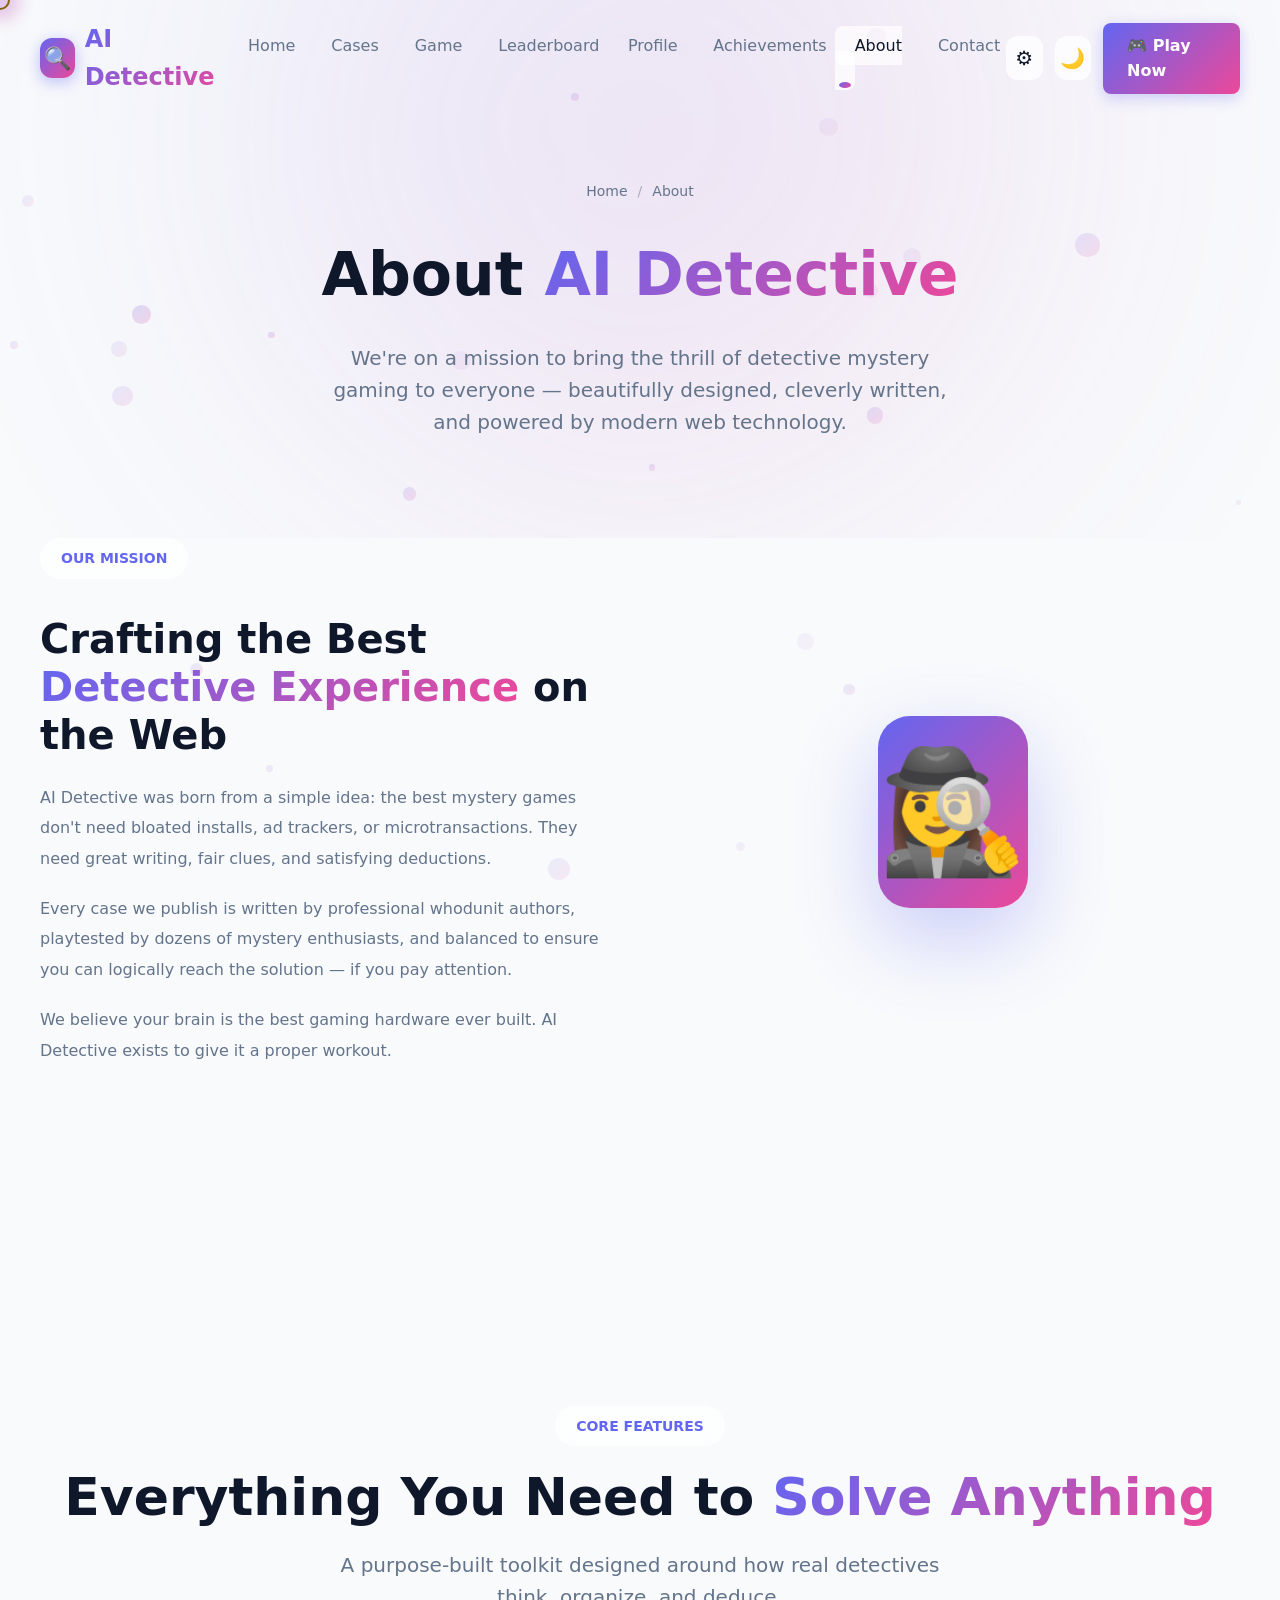
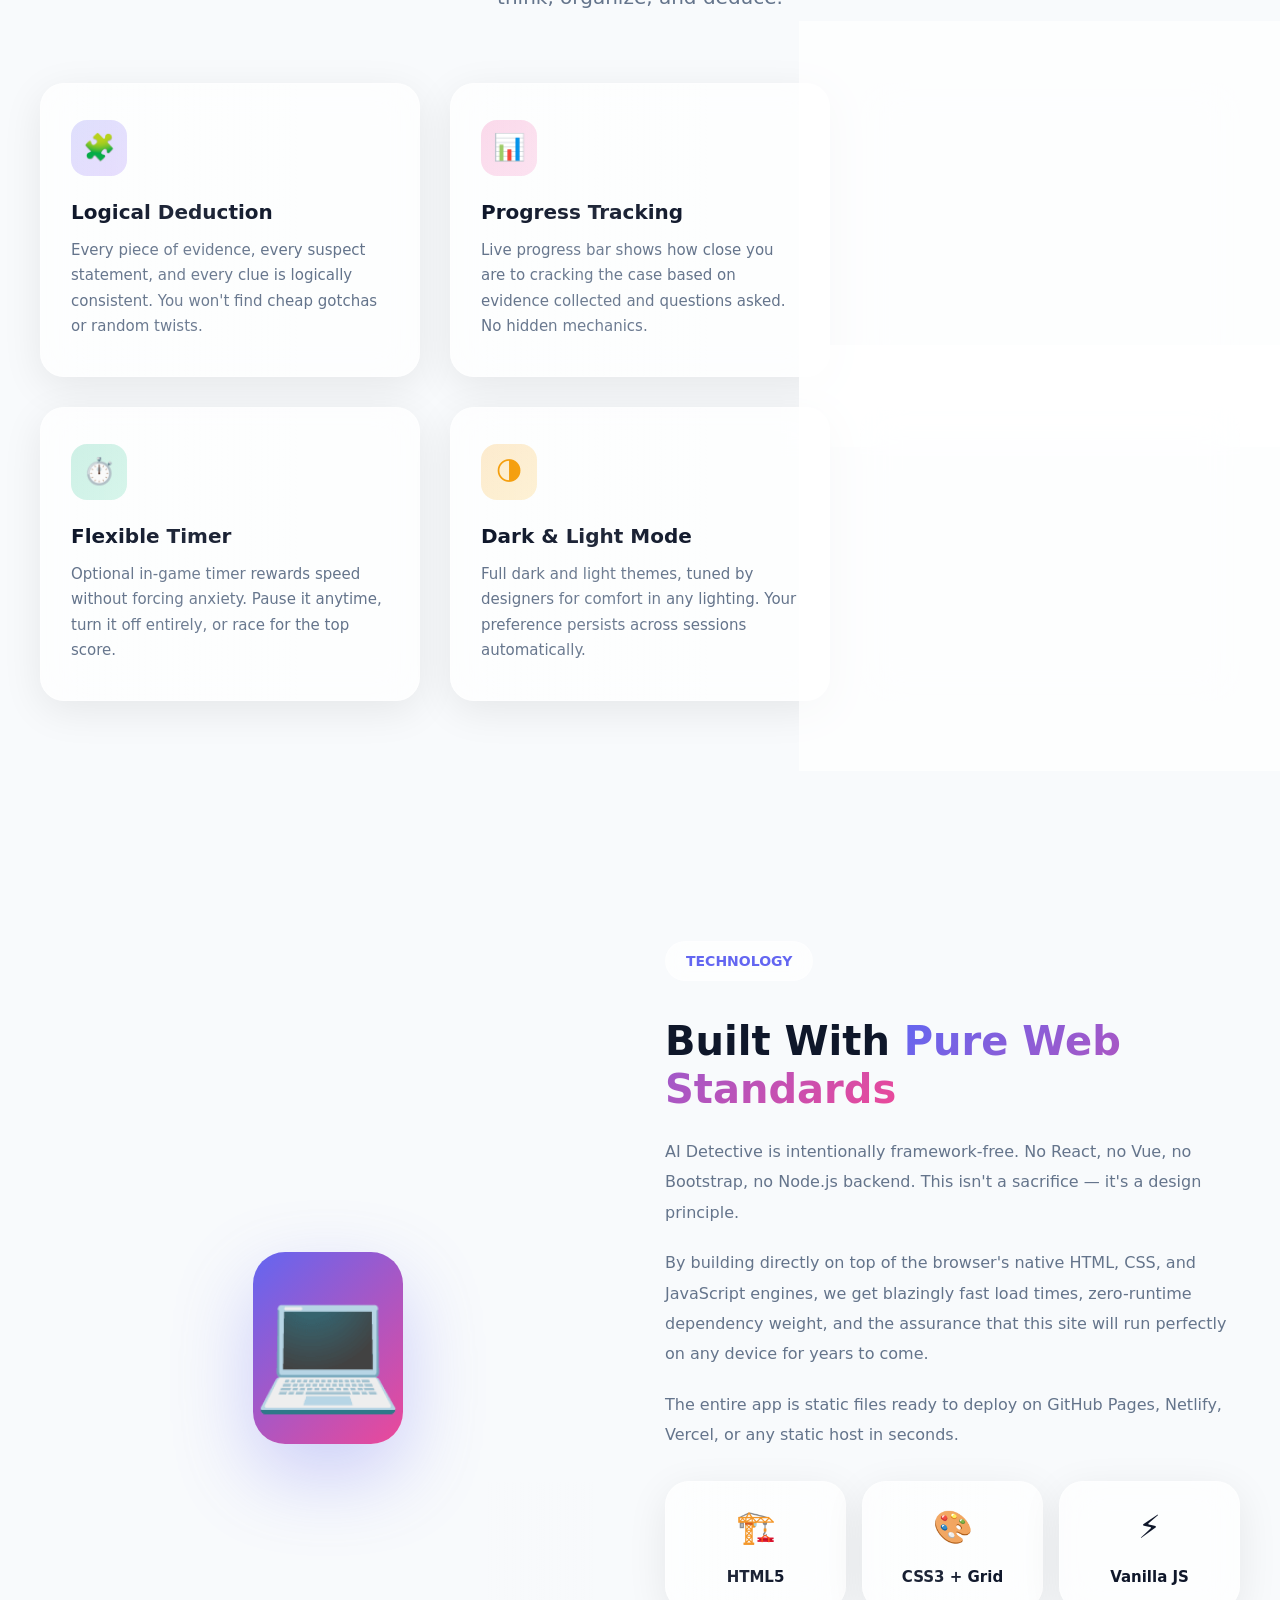
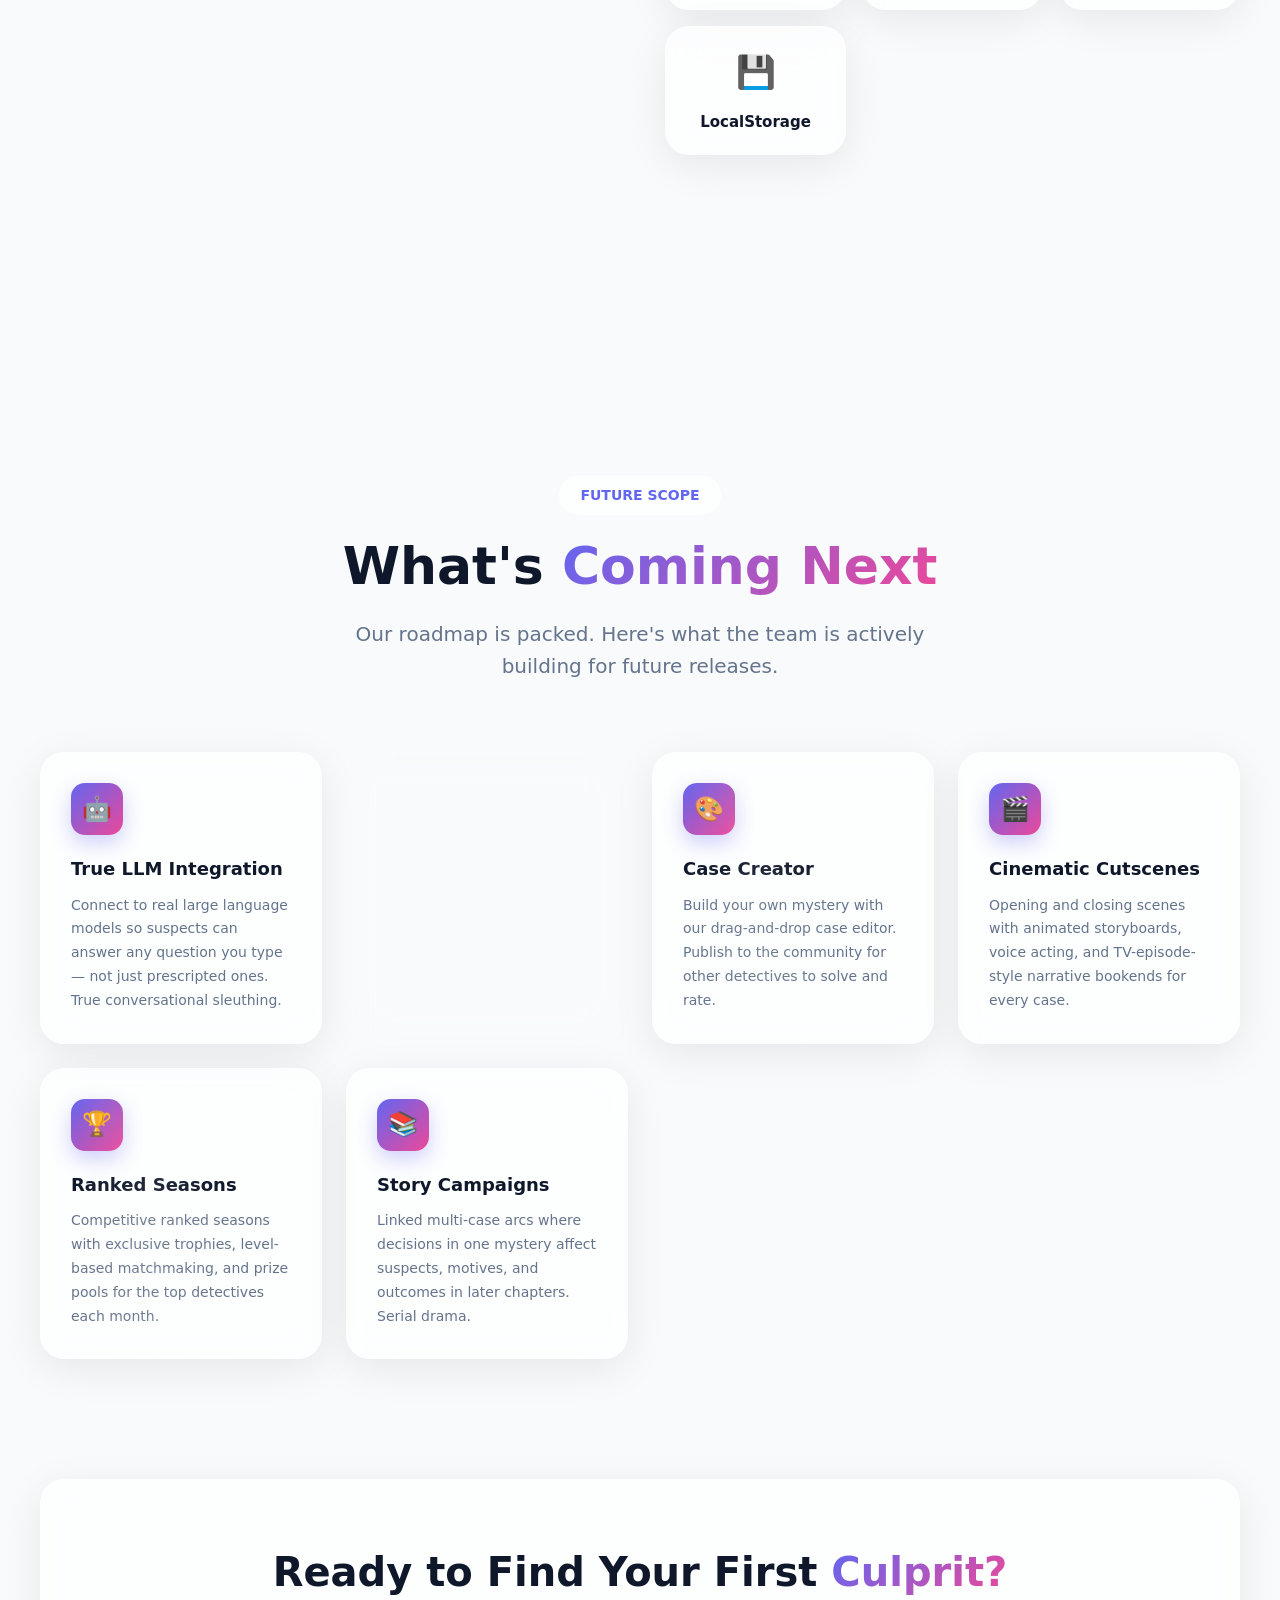
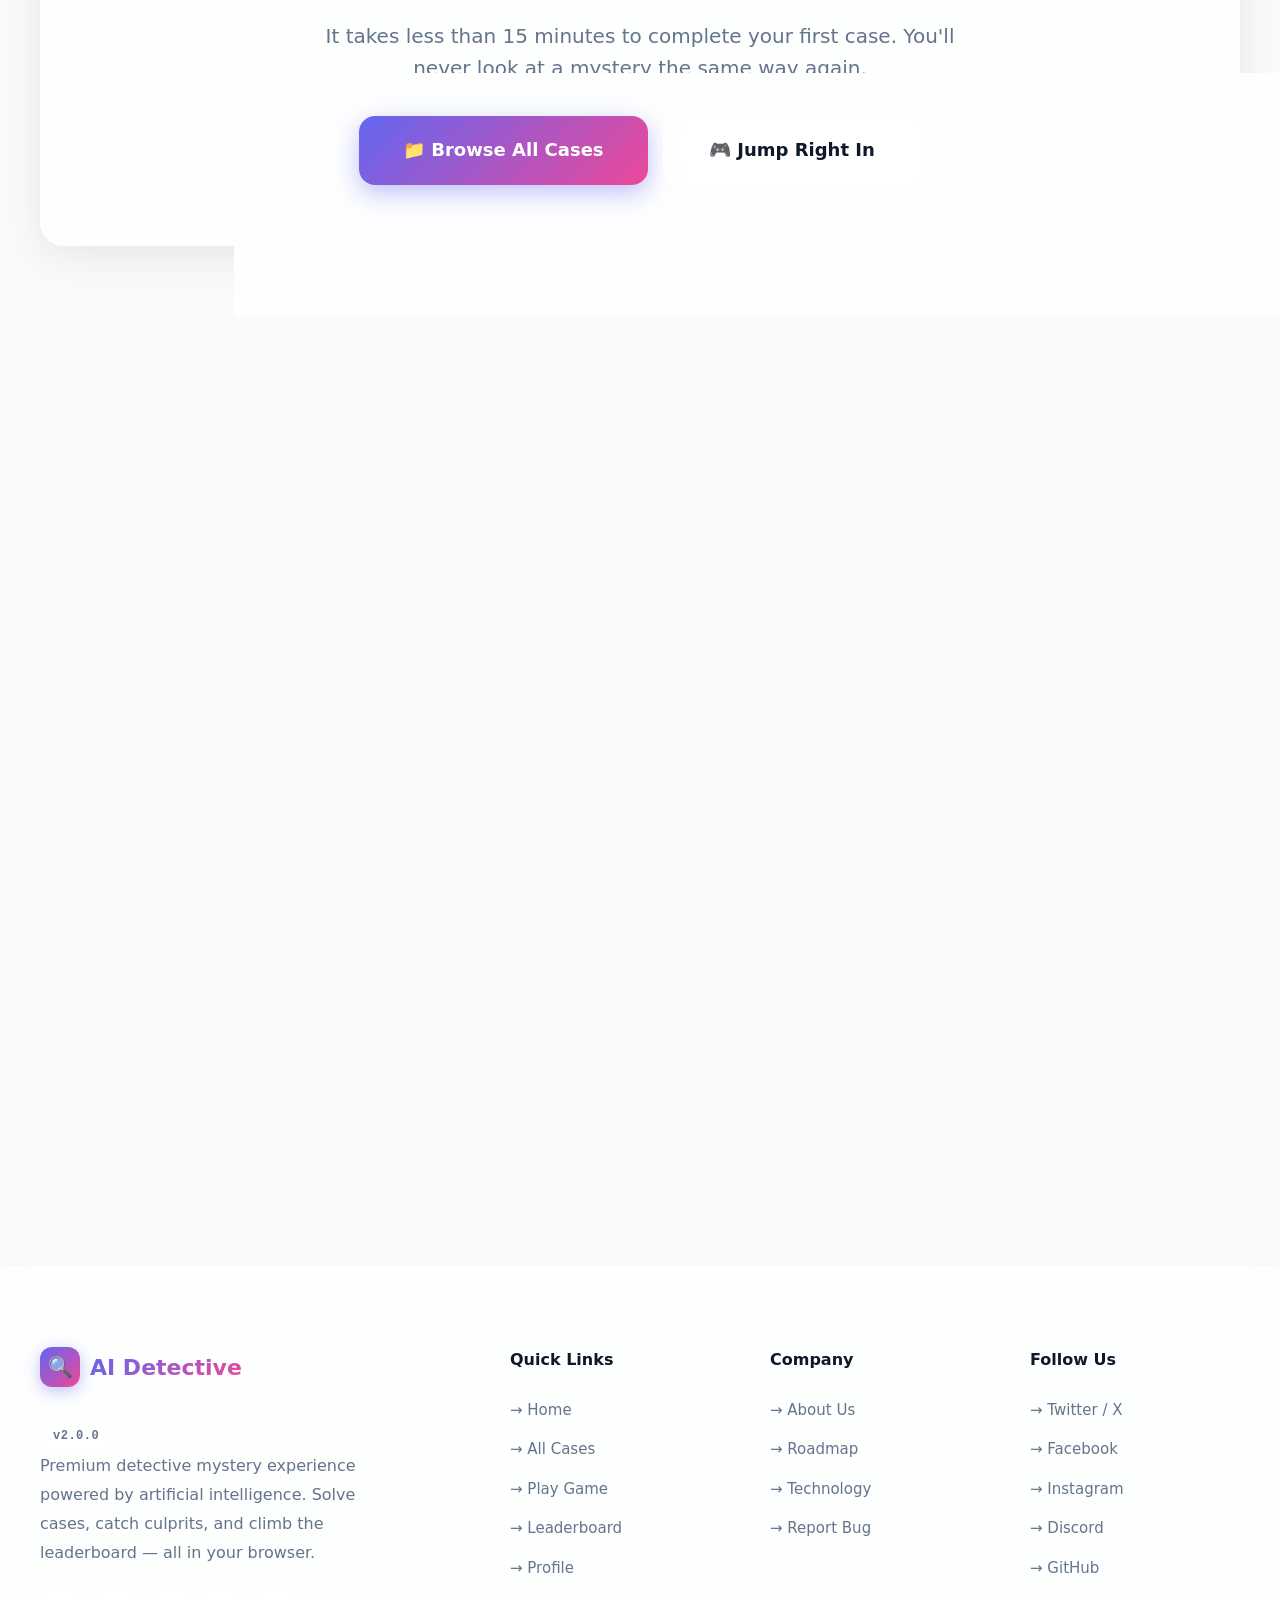
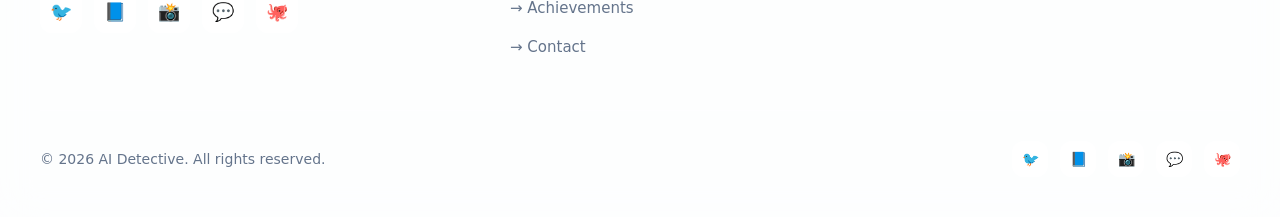
==== commit 40e084d5: "Third changes from my side" ====
--- a/about.html
+++ b/about.html
@@ -9,7 +9,16 @@
 </head>
 <body class="no-scroll">
 
-  <!-- Loading Screen -->
+  <!-- Fingerprint Loading Screen -->
+  <div class="fp-loader">
+    <div class="fp-wrap">
+      <div class="fp-icon">🔍<div class="fp-scan"></div></div>
+      <div class="fp-text">Scanning credentials...</div>
+      <div class="fp-bar"><div class="fp-bar-fill"></div></div>
+      <div class="fp-percent">0%</div>
+    </div>
+  </div>
+  <!-- Legacy fallback loader -->
   <div class="loader">
     <div class="loader-spinner"></div>
     <div class="loader-text">Loading About...</div>
@@ -34,10 +43,13 @@
         <li><a href="cases.html">Cases</a></li>
         <li><a href="game.html">Game</a></li>
         <li><a href="leaderboard.html">Leaderboard</a></li>
-        <li><a href="about.html">About</a></li>
+        <li><a href="index.html#profile">Profile</a></li>
+        <li><a href="achievements.html">Achievements</a></li>
+        <li><a href="about.html" class="active">About</a></li>
         <li><a href="contact.html">Contact</a></li>
       </ul>
       <div class="nav-actions">
+        <button class="settings-toggle" data-settings-toggle aria-label="Settings">⚙️</button>
         <button class="theme-toggle" data-theme-toggle aria-label="Toggle theme">
           <span data-theme-icon>☀️</span>
         </button>
@@ -59,8 +71,11 @@
       <li><a href="cases.html">📁 Cases</a></li>
       <li><a href="game.html">🎮 Game</a></li>
       <li><a href="leaderboard.html">🏆 Leaderboard</a></li>
+      <li><a href="index.html#profile">🕵️ Profile</a></li>
+      <li><a href="achievements.html">🏅 Achievements</a></li>
       <li><a href="about.html">ℹ️ About</a></li>
       <li><a href="contact.html">✉️ Contact</a></li>
+      <li><a href="#" data-settings-toggle>⚙️ Settings</a></li>
     </ul>
   </div>
 
@@ -129,7 +144,7 @@
           </div>
           <div class="feature-card glass glass-glow reveal">
             <div class="feature-icon amber">🌗</div>
-            <h3 class="feature-title">Dark & Light Mode</h3>
+            <h3 class="feature-title">Dark &amp; Light Mode</h3>
             <p class="feature-desc">Full dark and light themes, tuned by designers for comfort in any lighting. Your preference persists across sessions automatically.</p>
           </div>
           <div class="feature-card glass glass-glow reveal">
@@ -239,6 +254,50 @@
 
   </main>
 
+  <!-- Settings Panel Overlay & Panel -->
+  <div data-settings-overlay class="settings-overlay"></div>
+  <aside class="settings-panel glass glass-glow" data-settings-panel>
+    <div class="settings-header">
+      <h3 class="settings-title">⚙️ Settings</h3>
+      <button data-settings-close aria-label="close" style="background:transparent;border:none;color:inherit;font-size:22px;cursor:pointer;">✕</button>
+    </div>
+    <div class="settings-body">
+      <div class="settings-row">
+        <div class="settings-info">
+          <span class="settings-icon">🔊</span>
+          <span>
+            <div class="settings-label">Enable Sound</div>
+            <small class="settings-hint">Plays subtle beeps on clicks &amp; events</small>
+          </span>
+        </div>
+        <label class="switch"><input type="checkbox" data-pref="sound"><span class="slider"></span></label>
+      </div>
+      <div class="settings-row">
+        <div class="settings-info">
+          <span class="settings-icon">✨</span>
+          <span>
+            <div class="settings-label">Enable Animations</div>
+            <small class="settings-hint">Fades, reveals &amp; hover effects</small>
+          </span>
+        </div>
+        <label class="switch"><input type="checkbox" data-pref="animations" checked><span class="slider"></span></label>
+      </div>
+      <div class="settings-row">
+        <div class="settings-info">
+          <span class="settings-icon">🎨</span>
+          <span>
+            <div class="settings-label">Dark Theme</div>
+            <small class="settings-hint">Switch between dark &amp; light mode</small>
+          </span>
+        </div>
+        <label class="switch"><input type="checkbox" data-pref="theme" checked><span class="slider"></span></label>
+      </div>
+    </div>
+    <div class="settings-footer">
+      <small>Build <span data-app-version>v2.0.0</span></small>
+    </div>
+  </aside>
+
   <!-- Footer -->
   <footer class="footer">
     <div class="container">
@@ -248,45 +307,57 @@
             <span class="footer-logo-icon">🔍</span>
             <span class="footer-logo-text">AI Detective</span>
           </div>
-          <p class="footer-desc">Premium detective mystery experience powered by artificial intelligence.</p>
+          <span class="footer-brand-version mono" data-app-version>v2.0.0</span>
+          <p class="footer-desc">Premium detective mystery experience powered by artificial intelligence. Solve cases, catch culprits, and climb the leaderboard — all in your browser.</p>
           <div class="footer-socials">
             <a href="#" class="social-link" data-hover>🐦</a>
             <a href="#" class="social-link" data-hover>📘</a>
             <a href="#" class="social-link" data-hover>📸</a>
             <a href="#" class="social-link" data-hover>💬</a>
+            <a href="#" class="social-link" data-hover>🐙</a>
           </div>
         </div>
         <div class="footer-col">
-          <h4>Explore</h4>
+          <h4>Quick Links</h4>
           <ul>
             <li><a href="index.html">→ Home</a></li>
             <li><a href="cases.html">→ All Cases</a></li>
             <li><a href="game.html">→ Play Game</a></li>
             <li><a href="leaderboard.html">→ Leaderboard</a></li>
+            <li><a href="index.html#profile">→ Profile</a></li>
+            <li><a href="achievements.html">→ Achievements</a></li>
+            <li><a href="contact.html">→ Contact</a></li>
           </ul>
         </div>
         <div class="footer-col">
           <h4>Company</h4>
           <ul>
             <li><a href="about.html">→ About Us</a></li>
-            <li><a href="contact.html">→ Contact</a></li>
-            <li><a href="about.html#future">→ Future Roadmap</a></li>
+            <li><a href="about.html#future">→ Roadmap</a></li>
             <li><a href="about.html#tech">→ Technology</a></li>
-          </ul>
-        </div>
-        <div class="footer-col">
-          <h4>Legal</h4>
-          <ul>
-            <li><a href="#">→ Privacy Policy</a></li>
-            <li><a href="#">→ Terms of Service</a></li>
-            <li><a href="#">→ Cookie Policy</a></li>
             <li><a href="contact.html">→ Report Bug</a></li>
           </ul>
         </div>
-      </div>
-      <div class="footer-bottom">
+        <div class="footer-col">
+          <h4>Follow Us</h4>
+          <ul>
+            <li><a href="#">→ Twitter / X</a></li>
+            <li><a href="#">→ Facebook</a></li>
+            <li><a href="#">→ Instagram</a></li>
+            <li><a href="#">→ Discord</a></li>
+            <li><a href="#">→ GitHub</a></li>
+          </ul>
+        </div>
+      </div>
+      <div class="footer-bottom footer-bottom-row">
         <div class="footer-bottom-text">© 2026 AI Detective. All rights reserved.</div>
-        <div class="footer-bottom-text">Made with ❤️ for mystery lovers everywhere</div>
+        <div class="footer-socials bottom">
+          <a href="#" class="social-link" data-hover>🐦</a>
+          <a href="#" class="social-link" data-hover>📘</a>
+          <a href="#" class="social-link" data-hover>📸</a>
+          <a href="#" class="social-link" data-hover>💬</a>
+          <a href="#" class="social-link" data-hover>🐙</a>
+        </div>
       </div>
     </div>
   </footer>
@@ -311,6 +382,18 @@
     </div>
   </div>
 
+  <div class="modal-overlay" data-modal="name-edit">
+    <div class="modal glass">
+      <div class="modal-title" style="font-size:22px; font-weight:800; margin-bottom:6px;">✏️ Edit Detective Name</div>
+      <div class="modal-message" style="margin-bottom:16px;">Personalize your sleuth identity.</div>
+      <div style="display:flex;flex-direction:column;gap:12px;"><input class="name-edit-input" data-name-input maxlength="24" placeholder="Enter name"></div>
+      <div class="modal-actions" style="margin-top:18px;">
+        <button class="btn btn-secondary" data-modal-close>Cancel</button>
+        <button class="btn btn-primary" data-name-save>Save Name</button>
+      </div>
+    </div>
+  </div>
+
   <script src="js/script.js"></script>
 </body>
 </html>
--- a/css/style.css
+++ b/css/style.css
@@ -2609,3 +2609,1173 @@
   background: var(--primary);
   color: white;
 }
+
+/* ============================================
+   NEW FEATURES - v2 ADDITIONS
+   ============================================ */
+
+/* ---------- Version constant ---------- */
+:root { --app-version: "v2.0.0"; }
+
+/* ---------- Disable animations preference ---------- */
+[data-animations="false"] * {
+  animation: none !important;
+  transition: none !important;
+}
+
+/* ============================================
+   FINGERPRINT LOADING SCREEN
+   ============================================ */
+.fp-loader {
+  position: fixed;
+  inset: 0;
+  background: var(--bg);
+  z-index: 100001;
+  display: flex;
+  align-items: center;
+  justify-content: center;
+  flex-direction: column;
+  gap: 28px;
+  transition: opacity 0.6s ease, visibility 0.6s ease;
+}
+
+.fp-loader.hidden {
+  opacity: 0;
+  visibility: hidden;
+  pointer-events: none;
+}
+
+.fp-wrap {
+  position: relative;
+  width: 180px;
+  height: 220px;
+  display: flex;
+  align-items: center;
+  justify-content: center;
+}
+
+.fp-icon {
+  position: relative;
+  font-size: 120px;
+  filter: drop-shadow(0 0 20px rgba(99, 102, 241, 0.4));
+  opacity: 0.15;
+  transition: opacity 0.4s ease;
+}
+
+.fp-icon.done { opacity: 1; }
+
+.fp-scan {
+  position: absolute;
+  left: -10%;
+  right: -10%;
+  height: 6px;
+  background: linear-gradient(90deg, transparent, #6366f1, #ec4899, #6366f1, transparent);
+  border-radius: 100px;
+  box-shadow: 0 0 20px rgba(99, 102, 241, 0.8), 0 0 40px rgba(236, 72, 153, 0.4);
+  animation: fpScan 1.6s ease-in-out infinite;
+}
+
+.fp-wrap.done .fp-scan { animation: fpGlow 0.8s ease-in-out 3; }
+
+@keyframes fpScan {
+  0%   { top: 8%;  opacity: 0.4; }
+  15%  { opacity: 1; }
+  50%  { top: 92%; opacity: 1; }
+  85%  { opacity: 1; }
+  100% { top: 8%;  opacity: 0.4; }
+}
+
+@keyframes fpGlow {
+  0%, 100% { box-shadow: 0 0 20px rgba(99, 102, 241, 0.8); transform: scale(1); }
+  50%      { box-shadow: 0 0 60px rgba(16, 185, 129, 0.9); transform: scale(1.15); }
+}
+
+.fp-text {
+  font-size: 18px;
+  font-weight: 600;
+  letter-spacing: 1px;
+  background: var(--gradient-primary);
+  -webkit-background-clip: text;
+  -webkit-text-fill-color: transparent;
+  background-clip: text;
+}
+
+.fp-percent {
+  font-family: var(--font-mono);
+  font-size: 14px;
+  color: var(--text-secondary);
+}
+
+.fp-bar {
+  width: 220px;
+  height: 4px;
+  background: var(--glass-bg);
+  border: 1px solid var(--glass-border);
+  border-radius: 100px;
+  overflow: hidden;
+}
+
+.fp-bar-fill {
+  height: 100%;
+  background: var(--gradient-primary);
+  border-radius: 100px;
+  width: 0%;
+  transition: width 0.15s linear;
+  box-shadow: 0 0 12px rgba(99, 102, 241, 0.6);
+}
+
+/* ============================================
+   DETECTIVE PROFILE
+   ============================================ */
+.profile-card {
+  padding: 26px 24px;
+  position: relative;
+  overflow: hidden;
+}
+
+.profile-card::before {
+  content: '';
+  position: absolute;
+  top: -50%;
+  right: -50%;
+  width: 200px;
+  height: 200px;
+  background: var(--gradient-primary);
+  border-radius: 50%;
+  filter: blur(80px);
+  opacity: 0.15;
+  pointer-events: none;
+}
+
+.profile-header {
+  display: flex;
+  align-items: center;
+  gap: 16px;
+  margin-bottom: 20px;
+}
+
+.profile-avatar {
+  width: 68px;
+  height: 68px;
+  border-radius: 22px;
+  background: var(--gradient-primary);
+  display: flex;
+  align-items: center;
+  justify-content: center;
+  font-size: 30px;
+  font-weight: 800;
+  color: white;
+  box-shadow: 0 8px 25px rgba(99, 102, 241, 0.35);
+  flex-shrink: 0;
+  position: relative;
+}
+
+.profile-avatar::after {
+  content: '';
+  position: absolute;
+  inset: -3px;
+  border-radius: 24px;
+  background: var(--gradient-primary);
+  z-index: -1;
+  opacity: 0.5;
+  filter: blur(8px);
+}
+
+.profile-name-wrap { flex: 1; min-width: 0; }
+
+.profile-name {
+  font-weight: 800;
+  font-size: 18px;
+  margin-bottom: 2px;
+  display: flex;
+  align-items: center;
+  gap: 8px;
+}
+
+.profile-edit-btn {
+  width: 22px;
+  height: 22px;
+  border-radius: 6px;
+  font-size: 11px;
+  display: inline-flex;
+  align-items: center;
+  justify-content: center;
+  background: var(--glass-bg);
+  border: 1px solid var(--glass-border);
+  color: var(--text-secondary);
+  cursor: pointer;
+  opacity: 0;
+  transition: opacity var(--transition-fast);
+}
+
+.profile-name-wrap:hover .profile-edit-btn { opacity: 1; }
+
+.profile-rank {
+  display: inline-flex;
+  align-items: center;
+  gap: 6px;
+  padding: 4px 10px;
+  border-radius: 100px;
+  background: linear-gradient(135deg, rgba(245, 158, 11, 0.18), rgba(239, 68, 68, 0.12));
+  color: #f59e0b;
+  font-size: 12px;
+  font-weight: 700;
+}
+
+.profile-stats {
+  display: grid;
+  grid-template-columns: repeat(2, 1fr);
+  gap: 12px;
+}
+
+.profile-stat {
+  padding: 12px 14px;
+  border-radius: 14px;
+  background: var(--glass-bg);
+  border: 1px solid var(--glass-border);
+  transition: transform var(--transition-fast), border-color var(--transition-fast);
+}
+
+.profile-stat:hover {
+  transform: translateY(-2px);
+  border-color: var(--primary);
+}
+
+.profile-stat-value {
+  font-size: 22px;
+  font-weight: 800;
+  background: var(--gradient-primary);
+  -webkit-background-clip: text;
+  -webkit-text-fill-color: transparent;
+  background-clip: text;
+  line-height: 1.1;
+  margin-bottom: 3px;
+}
+
+.profile-stat-label {
+  font-size: 11px;
+  color: var(--text-secondary);
+  font-weight: 600;
+  text-transform: uppercase;
+  letter-spacing: 0.5px;
+}
+
+.xp-bar {
+  width: 100%;
+  height: 8px;
+  background: var(--glass-bg);
+  border-radius: 100px;
+  border: 1px solid var(--glass-border);
+  overflow: hidden;
+  margin-top: 14px;
+}
+
+.xp-bar-fill {
+  height: 100%;
+  background: var(--gradient-accent);
+  border-radius: 100px;
+  width: 30%;
+  transition: width 0.8s cubic-bezier(0.4, 0, 0.2, 1);
+  box-shadow: 0 0 12px rgba(236, 72, 153, 0.4);
+  position: relative;
+}
+
+.xp-bar-fill::after {
+  content: '';
+  position: absolute;
+  inset: 0;
+  background: linear-gradient(90deg, transparent, rgba(255,255,255,0.35), transparent);
+  animation: xpShine 2.4s ease-in-out infinite;
+}
+
+@keyframes xpShine {
+  0%   { transform: translateX(-100%); }
+  100% { transform: translateX(100%); }
+}
+
+.xp-bar-label {
+  display: flex;
+  justify-content: space-between;
+  font-size: 12px;
+  color: var(--text-secondary);
+  margin-top: 8px;
+  font-weight: 600;
+}
+
+/* ============================================
+   ACHIEVEMENTS
+   ============================================ */
+.ach-grid {
+  display: grid;
+  grid-template-columns: repeat(auto-fit, minmax(280px, 1fr));
+  gap: 24px;
+}
+
+.ach-card {
+  padding: 28px 24px;
+  position: relative;
+  overflow: hidden;
+  opacity: 0.45;
+  filter: grayscale(60%);
+  transition: all 0.5s cubic-bezier(0.4, 0, 0.2, 1);
+}
+
+.ach-card.unlocked {
+  opacity: 1;
+  filter: grayscale(0%);
+}
+
+.ach-card.unlocked::before {
+  content: '';
+  position: absolute;
+  inset: -2px;
+  background: var(--gradient-primary);
+  border-radius: var(--radius-lg);
+  z-index: -1;
+  opacity: 0.6;
+  filter: blur(18px);
+  animation: achGlow 2.4s ease-in-out infinite;
+}
+
+@keyframes achGlow {
+  0%, 100% { opacity: 0.4; transform: scale(1); }
+  50%      { opacity: 0.75; transform: scale(1.03); }
+}
+
+.ach-top {
+  display: flex;
+  align-items: flex-start;
+  gap: 16px;
+  margin-bottom: 16px;
+}
+
+.ach-icon {
+  width: 60px;
+  height: 60px;
+  border-radius: 18px;
+  display: flex;
+  align-items: center;
+  justify-content: center;
+  font-size: 28px;
+  background: var(--glass-bg);
+  border: 1px solid var(--glass-border);
+  flex-shrink: 0;
+  transition: all var(--transition-normal);
+}
+
+.ach-card.unlocked .ach-icon {
+  background: var(--gradient-primary);
+  color: white;
+  border-color: transparent;
+  box-shadow: 0 8px 25px rgba(99, 102, 241, 0.4);
+}
+
+.ach-title-wrap { flex: 1; min-width: 0; }
+
+.ach-status {
+  display: inline-block;
+  padding: 3px 10px;
+  border-radius: 100px;
+  font-size: 10px;
+  font-weight: 800;
+  letter-spacing: 0.8px;
+  text-transform: uppercase;
+  margin-bottom: 6px;
+}
+
+.ach-status.locked { background: rgba(148, 163, 184, 0.15); color: var(--text-secondary); }
+.ach-status.unlocked { background: rgba(16, 185, 129, 0.18); color: var(--success); }
+
+.ach-name {
+  font-size: 18px;
+  font-weight: 700;
+  margin-bottom: 10px;
+}
+
+.ach-desc {
+  font-size: 14px;
+  color: var(--text-secondary);
+  line-height: 1.7;
+}
+
+.ach-progress {
+  margin-top: 18px;
+}
+
+.ach-progress-row {
+  display: flex;
+  justify-content: space-between;
+  font-size: 12px;
+  font-weight: 600;
+  color: var(--text-secondary);
+  margin-bottom: 8px;
+}
+
+.ach-progress-bar {
+  height: 6px;
+  border-radius: 100px;
+  background: var(--glass-bg);
+  border: 1px solid var(--glass-border);
+  overflow: hidden;
+}
+
+.ach-progress-fill {
+  height: 100%;
+  border-radius: 100px;
+  background: var(--gradient-primary);
+  transition: width 0.8s ease;
+  width: 0;
+}
+
+.ach-reward {
+  display: inline-flex;
+  align-items: center;
+  gap: 6px;
+  margin-top: 14px;
+  padding: 6px 12px;
+  border-radius: 100px;
+  background: linear-gradient(135deg, rgba(245, 158, 11, 0.14), rgba(236, 72, 153, 0.14));
+  color: #f59e0b;
+  font-size: 12px;
+  font-weight: 700;
+}
+
+/* ============================================
+   DAILY CHALLENGE
+   ============================================ */
+.daily-card {
+  padding: 32px;
+  position: relative;
+  overflow: hidden;
+  display: grid;
+  grid-template-columns: 1.3fr 1fr;
+  gap: 40px;
+  align-items: center;
+}
+
+.daily-card::before {
+  content: '';
+  position: absolute;
+  top: -40%;
+  left: -20%;
+  width: 400px;
+  height: 400px;
+  background: var(--gradient-primary);
+  border-radius: 50%;
+  filter: blur(100px);
+  opacity: 0.18;
+  pointer-events: none;
+}
+
+.daily-badge {
+  display: inline-flex;
+  align-items: center;
+  gap: 8px;
+  padding: 8px 18px;
+  border-radius: 100px;
+  background: var(--gradient-accent);
+  color: white;
+  font-size: 13px;
+  font-weight: 700;
+  margin-bottom: 20px;
+  box-shadow: 0 6px 20px rgba(236, 72, 153, 0.3);
+  animation: pulse 2.2s ease-in-out infinite;
+}
+
+.daily-title {
+  font-size: clamp(24px, 4vw, 34px);
+  font-weight: 800;
+  line-height: 1.15;
+  margin-bottom: 14px;
+}
+
+.daily-title span {
+  background: var(--gradient-primary);
+  -webkit-background-clip: text;
+  -webkit-text-fill-color: transparent;
+  background-clip: text;
+}
+
+.daily-desc {
+  color: var(--text-secondary);
+  font-size: 15px;
+  line-height: 1.8;
+  margin-bottom: 24px;
+  max-width: 500px;
+}
+
+.daily-meta {
+  display: flex;
+  flex-wrap: wrap;
+  gap: 12px;
+  margin-bottom: 26px;
+}
+
+.daily-tag {
+  padding: 8px 16px;
+  border-radius: 100px;
+  font-size: 13px;
+  font-weight: 700;
+  display: inline-flex;
+  align-items: center;
+  gap: 6px;
+  border: 1px solid var(--glass-border);
+  background: var(--glass-bg);
+}
+
+.daily-tag.xp {
+  background: linear-gradient(135deg, rgba(245, 158, 11, 0.18), rgba(239, 68, 68, 0.1));
+  border-color: transparent;
+  color: #f59e0b;
+}
+
+.daily-tag.easy { color: var(--success); }
+.daily-tag.medium { color: var(--warning); }
+.daily-tag.hard { color: var(--danger); }
+
+.daily-visual {
+  aspect-ratio: 1;
+  max-width: 280px;
+  margin-left: auto;
+  border-radius: 32px;
+  background: var(--gradient-primary);
+  display: flex;
+  align-items: center;
+  justify-content: center;
+  font-size: 100px;
+  position: relative;
+  box-shadow: 0 25px 70px rgba(99, 102, 241, 0.35);
+  animation: detectiveFloat 4.5s ease-in-out infinite;
+}
+
+.daily-visual::after {
+  content: '';
+  position: absolute;
+  inset: -12px;
+  border: 2px dashed var(--primary);
+  border-radius: 40px;
+  opacity: 0.35;
+  animation: rotate 18s linear infinite;
+}
+
+@media (max-width: 820px) {
+  .daily-card {
+    grid-template-columns: 1fr;
+    gap: 24px;
+    text-align: center;
+  }
+  .daily-meta { justify-content: center; }
+  .daily-visual { margin: 0 auto; }
+}
+
+/* ============================================
+   STATS DASHBOARD
+   ============================================ */
+.stats-grid {
+  display: grid;
+  grid-template-columns: repeat(auto-fit, minmax(220px, 1fr));
+  gap: 20px;
+}
+
+.stat-card {
+  padding: 26px 22px;
+  position: relative;
+  overflow: hidden;
+}
+
+.stat-card::after {
+  content: '';
+  position: absolute;
+  top: 0;
+  left: 0;
+  width: 60px;
+  height: 100%;
+  background: linear-gradient(90deg, transparent, rgba(255,255,255,0.12), transparent);
+  transform: translateX(-120%);
+  transition: transform 0.9s ease;
+  pointer-events: none;
+}
+
+.stat-card:hover::after { transform: translateX(400%); }
+
+.stat-card-top {
+  display: flex;
+  align-items: center;
+  justify-content: space-between;
+  margin-bottom: 14px;
+}
+
+.stat-icon {
+  width: 48px;
+  height: 48px;
+  border-radius: 14px;
+  display: flex;
+  align-items: center;
+  justify-content: center;
+  font-size: 22px;
+  background: var(--gradient-primary);
+  color: white;
+  box-shadow: 0 6px 18px rgba(99, 102, 241, 0.3);
+  transition: transform 0.4s ease;
+}
+
+.stat-card:hover .stat-icon {
+  transform: scale(1.12) rotate(-6deg);
+}
+
+.stat-trend {
+  font-size: 12px;
+  font-weight: 800;
+  padding: 4px 10px;
+  border-radius: 100px;
+  background: rgba(16, 185, 129, 0.15);
+  color: var(--success);
+}
+
+.stat-value {
+  font-size: 34px;
+  font-weight: 900;
+  line-height: 1.05;
+  background: var(--gradient-primary);
+  -webkit-background-clip: text;
+  -webkit-text-fill-color: transparent;
+  background-clip: text;
+  margin-bottom: 6px;
+}
+
+.stat-label {
+  font-size: 13px;
+  color: var(--text-secondary);
+  font-weight: 600;
+  letter-spacing: 0.2px;
+}
+
+/* ============================================
+   EVIDENCE TIMELINE
+   ============================================ */
+.timeline {
+  position: relative;
+  padding: 10px 0 10px 10px;
+}
+
+.timeline::before {
+  content: '';
+  position: absolute;
+  top: 0;
+  bottom: 0;
+  left: 24px;
+  width: 3px;
+  background: linear-gradient(180deg, var(--primary), var(--secondary), var(--accent));
+  border-radius: 100px;
+  opacity: 0.35;
+}
+
+.tl-item {
+  position: relative;
+  padding: 0 0 26px 70px;
+  opacity: 0;
+  transform: translateX(-20px);
+  transition: opacity 0.6s ease, transform 0.6s ease;
+}
+
+.tl-item.visible {
+  opacity: 1;
+  transform: translateX(0);
+}
+
+.tl-dot {
+  position: absolute;
+  left: 14px;
+  top: 3px;
+  width: 22px;
+  height: 22px;
+  border-radius: 50%;
+  background: var(--gradient-primary);
+  box-shadow: 0 0 0 4px var(--bg), 0 0 18px rgba(99, 102, 241, 0.5);
+}
+
+.tl-dot::after {
+  content: '';
+  position: absolute;
+  inset: 4px;
+  border-radius: 50%;
+  background: var(--bg);
+}
+
+.tl-time {
+  display: inline-block;
+  font-family: var(--font-mono);
+  font-weight: 700;
+  font-size: 13px;
+  padding: 4px 10px;
+  border-radius: 8px;
+  background: var(--gradient-primary);
+  color: white;
+  margin-bottom: 8px;
+  letter-spacing: 0.5px;
+  box-shadow: 0 4px 14px rgba(99, 102, 241, 0.28);
+}
+
+.tl-content {
+  padding: 14px 18px;
+  border-radius: var(--radius-md);
+  background: var(--glass-bg);
+  border: 1px solid var(--glass-border);
+  backdrop-filter: blur(10px);
+  transition: border-color var(--transition-fast), transform var(--transition-fast);
+}
+
+.tl-content:hover {
+  border-color: var(--primary);
+  transform: translateX(6px);
+}
+
+.tl-title {
+  font-weight: 700;
+  font-size: 16px;
+  margin-bottom: 6px;
+}
+
+.tl-desc {
+  font-size: 14px;
+  color: var(--text-secondary);
+  line-height: 1.65;
+}
+
+/* ============================================
+   SETTINGS PANEL
+   ============================================ */
+.settings-toggle {
+  width: 44px;
+  height: 44px;
+  border-radius: 12px;
+  background: var(--glass-bg);
+  border: 1px solid var(--glass-border);
+  display: flex;
+  align-items: center;
+  justify-content: center;
+  font-size: 20px;
+  transition: all var(--transition-fast);
+  backdrop-filter: blur(10px);
+}
+
+.settings-toggle:hover {
+  transform: rotate(90deg) scale(1.08);
+  background: var(--gradient-primary);
+  color: white;
+  border-color: transparent;
+}
+
+.settings-panel {
+  position: fixed;
+  top: 0;
+  right: -120%;
+  width: 90%;
+  max-width: 380px;
+  height: 100vh;
+  background: var(--glass-bg);
+  backdrop-filter: blur(30px);
+  -webkit-backdrop-filter: blur(30px);
+  border-left: 1px solid var(--glass-border);
+  padding: 90px 26px 30px;
+  z-index: 1002;
+  transition: right 0.45s cubic-bezier(0.4, 0, 0.2, 1);
+  box-shadow: -10px 0 50px rgba(0, 0, 0, 0.18);
+  overflow-y: auto;
+}
+
+.settings-panel.active { right: 0; }
+
+.settings-header {
+  display: flex;
+  align-items: center;
+  justify-content: space-between;
+  margin-bottom: 26px;
+  padding-bottom: 16px;
+  border-bottom: 1px solid var(--glass-border);
+}
+
+.settings-title {
+  font-size: 22px;
+  font-weight: 800;
+}
+
+.settings-close {
+  width: 36px;
+  height: 36px;
+  border-radius: 10px;
+  background: var(--glass-bg);
+  border: 1px solid var(--glass-border);
+  display: flex;
+  align-items: center;
+  justify-content: center;
+  font-size: 16px;
+  transition: all var(--transition-fast);
+}
+
+.settings-close:hover {
+  background: var(--danger);
+  color: white;
+  transform: rotate(90deg);
+  border-color: transparent;
+}
+
+.settings-group {
+  margin-bottom: 24px;
+}
+
+.settings-group-title {
+  font-size: 11px;
+  font-weight: 800;
+  letter-spacing: 1.2px;
+  text-transform: uppercase;
+  color: var(--text-secondary);
+  margin-bottom: 12px;
+  padding-left: 2px;
+}
+
+.settings-row {
+  display: flex;
+  align-items: center;
+  justify-content: space-between;
+  padding: 14px 16px;
+  border-radius: 14px;
+  background: var(--glass-bg);
+  border: 1px solid var(--glass-border);
+  margin-bottom: 10px;
+  transition: all var(--transition-fast);
+}
+
+.settings-row:hover {
+  border-color: var(--primary);
+  transform: translateX(4px);
+}
+
+.settings-row-info {
+  display: flex;
+  align-items: center;
+  gap: 12px;
+}
+
+.settings-row-icon {
+  width: 36px;
+  height: 36px;
+  border-radius: 10px;
+  display: flex;
+  align-items: center;
+  justify-content: center;
+  font-size: 18px;
+  background: linear-gradient(135deg, rgba(99, 102, 241, 0.16), rgba(236, 72, 153, 0.1));
+}
+
+.settings-row-text { font-size: 14px; font-weight: 600; }
+.settings-row-hint { font-size: 12px; color: var(--text-secondary); margin-top: 2px; font-weight: 500; }
+
+/* Toggle Switch */
+.switch {
+  position: relative;
+  width: 48px;
+  height: 26px;
+  flex-shrink: 0;
+}
+
+.switch input {
+  opacity: 0;
+  width: 0;
+  height: 0;
+}
+
+.switch-slider {
+  position: absolute;
+  inset: 0;
+  background: var(--glass-border);
+  border: 1px solid var(--glass-border);
+  border-radius: 100px;
+  cursor: pointer;
+  transition: background 0.3s ease;
+}
+
+.switch-slider::before {
+  content: '';
+  position: absolute;
+  top: 3px;
+  left: 3px;
+  width: 18px;
+  height: 18px;
+  border-radius: 50%;
+  background: white;
+  box-shadow: 0 2px 6px rgba(0,0,0,0.2);
+  transition: transform 0.3s cubic-bezier(0.4, 0, 0.2, 1);
+}
+
+.switch input:checked + .switch-slider {
+  background: var(--gradient-primary);
+  border-color: transparent;
+  box-shadow: 0 0 14px rgba(99, 102, 241, 0.5);
+}
+
+.switch input:checked + .switch-slider::before {
+  transform: translateX(22px);
+}
+
+.settings-footer {
+  margin-top: 24px;
+  padding-top: 20px;
+  border-top: 1px solid var(--glass-border);
+  text-align: center;
+  color: var(--text-secondary);
+  font-size: 12px;
+  font-weight: 600;
+}
+
+/* ============================================
+   BACK TO TOP - ENHANCED
+   ============================================ */
+.back-to-top {
+  position: fixed;
+  bottom: 28px;
+  right: 28px;
+  width: 54px;
+  height: 54px;
+  border-radius: 50%;
+  background: var(--gradient-primary);
+  color: white;
+  display: flex;
+  align-items: center;
+  justify-content: center;
+  font-size: 20px;
+  font-weight: 800;
+  box-shadow: 0 12px 32px rgba(99, 102, 241, 0.45);
+  opacity: 0;
+  visibility: hidden;
+  transform: translateY(30px) scale(0.8);
+  transition: all 0.35s cubic-bezier(0.4, 0, 0.2, 1);
+  z-index: 900;
+}
+
+.back-to-top::before {
+  content: '';
+  position: absolute;
+  inset: -4px;
+  border-radius: 50%;
+  background: var(--gradient-primary);
+  z-index: -1;
+  filter: blur(12px);
+  opacity: 0;
+  transition: opacity 0.35s ease;
+}
+
+.back-to-top.visible {
+  opacity: 1;
+  visibility: visible;
+  transform: translateY(0) scale(1);
+}
+
+.back-to-top.visible::before {
+  opacity: 0.45;
+  animation: bttPulse 2s ease-in-out infinite;
+}
+
+@keyframes bttPulse {
+  0%, 100% { transform: scale(1); opacity: 0.4; }
+  50%      { transform: scale(1.15); opacity: 0.7; }
+}
+
+.back-to-top:hover {
+  transform: translateY(-6px) scale(1.08);
+  box-shadow: 0 18px 45px rgba(99, 102, 241, 0.6);
+}
+
+/* ============================================
+   ENHANCED MICRO ANIMATIONS
+   ============================================ */
+
+/* Enhanced button hover */
+.btn {
+  position: relative;
+  transform: translateZ(0);
+  will-change: transform;
+}
+
+.btn-primary::after {
+  content: '';
+  position: absolute;
+  inset: 0;
+  border-radius: inherit;
+  background: radial-gradient(circle at var(--mx, 50%) var(--my, 50%), rgba(255,255,255,0.35), transparent 55%);
+  opacity: 0;
+  transition: opacity 0.35s ease;
+  pointer-events: none;
+}
+
+.btn-primary:hover::after { opacity: 1; }
+
+/* Enhanced card hover lift + shine sweep */
+.glass {
+  position: relative;
+  transform-style: preserve-3d;
+}
+
+.glass::after {
+  content: '';
+  position: absolute;
+  top: 0;
+  left: -100%;
+  width: 60%;
+  height: 100%;
+  background: linear-gradient(90deg, transparent, rgba(255,255,255,0.08), transparent);
+  pointer-events: none;
+  transition: left 0.85s ease;
+}
+
+.glass:hover::after { left: 120%; }
+
+.glass-glow:hover {
+  transform: translateY(-6px) scale(1.01);
+}
+
+/* Enhanced navbar links */
+.nav-links a {
+  position: relative;
+  overflow: hidden;
+}
+
+.nav-links a::after {
+  content: '';
+  position: absolute;
+  left: 50%;
+  bottom: 6px;
+  width: 0;
+  height: 2px;
+  background: var(--gradient-primary);
+  transform: translateX(-50%);
+  transition: width 0.35s cubic-bezier(0.4, 0, 0.2, 1);
+  border-radius: 100px;
+}
+
+.nav-links a:hover::after { width: 60%; }
+.nav-links a.active::after { width: 60%; }
+
+.nav-links a.active {
+  color: var(--text);
+  background: var(--glass-bg);
+}
+
+/* Page fade-in transition for page-load polish */
+body { animation: pageFadeIn 0.5s ease; }
+
+@keyframes pageFadeIn {
+  from { opacity: 0; transform: translateY(6px); }
+  to   { opacity: 1; transform: translateY(0); }
+}
+
+/* Enhanced smooth scroll fallback (progressive) */
+@media (prefers-reduced-motion: reduce) {
+  html { scroll-behavior: auto; }
+  * { animation-duration: 0.001s !important; transition-duration: 0.001s !important; }
+}
+
+/* ============================================
+   NEW FOOTER - ENHANCED
+   ============================================ */
+.footer-brand-version {
+  display: inline-block;
+  margin-top: 14px;
+  padding: 5px 12px;
+  border-radius: 100px;
+  background: var(--glass-bg);
+  border: 1px solid var(--glass-border);
+  font-family: var(--font-mono);
+  font-size: 12px;
+  color: var(--text-secondary);
+  font-weight: 700;
+  letter-spacing: 0.5px;
+}
+
+.footer-bottom-row {
+  display: flex;
+  align-items: center;
+  justify-content: space-between;
+  flex-wrap: wrap;
+  gap: 14px;
+}
+
+.footer-socials.bottom {
+  margin: 0;
+}
+
+.footer-socials.bottom .social-link {
+  width: 36px;
+  height: 36px;
+  font-size: 14px;
+}
+
+/* ============================================
+   MOBILE IMPROVEMENTS
+   ============================================ */
+@media (max-width: 640px) {
+
+  .section { padding: 80px 0; }
+  .container { padding: 0 18px; }
+  .navbar { padding: 12px 16px; }
+  .navbar.scrolled { padding: 10px 16px; }
+  .nav-logo-text { font-size: 20px; }
+  .nav-logo-icon { width: 34px; height: 34px; font-size: 18px; border-radius: 10px; }
+  .theme-toggle, .settings-toggle { width: 40px; height: 40px; font-size: 18px; }
+  .nav-cta { padding: 9px 16px; font-size: 13px; }
+  .hero { padding: 110px 0 60px; }
+  .hero-stats { grid-template-columns: repeat(3, 1fr); gap: 10px; }
+  .hero-stat-number { font-size: 24px; }
+  .btn { padding: 12px 22px; font-size: 14px; }
+  .btn-lg { padding: 14px 28px; font-size: 15px; }
+
+  .page-header { padding: 130px 0 70px; }
+  .section-header { margin-bottom: 44px; }
+
+  .profile-stats { grid-template-columns: repeat(2, 1fr); }
+  .ach-grid { grid-template-columns: 1fr; }
+  .stats-grid { grid-template-columns: repeat(2, 1fr); gap: 14px; }
+  .stat-value { font-size: 26px; }
+  .daily-card { padding: 24px; gap: 18px; }
+  .daily-visual { max-width: 200px; font-size: 70px; border-radius: 22px; }
+
+  .timeline::before { left: 18px; }
+  .tl-dot { left: 8px; width: 20px; height: 20px; }
+  .tl-item { padding-left: 56px; }
+
+  .settings-panel { max-width: 88%; }
+  .footer-grid { gap: 30px; }
+  .back-to-top { width: 46px; height: 46px; font-size: 17px; bottom: 18px; right: 18px; }
+
+  .cases-filters { gap: 8px; }
+  .filter-btn { padding: 8px 14px; font-size: 12px; }
+
+  .game-layout { gap: 20px; }
+  .game-sidebar { gap: 14px; }
+  .evidence-grid { grid-template-columns: repeat(2, 1fr); }
+  .suspects-grid { grid-template-columns: 1fr; }
+}
+
+@media (max-width: 420px) {
+  .stats-grid { grid-template-columns: 1fr; }
+  .hero-stats { grid-template-columns: 1fr; text-align: left; }
+  .hero-stat { display: flex; align-items: baseline; gap: 10px; }
+  .hero-stat-label { margin: 0; }
+}
+
+/* ============================================
+   PROFILE NAME EDITOR POPUP
+   ============================================ */
+.name-edit-input {
+  width: 100%;
+  padding: 8px 10px;
+  border-radius: 10px;
+  background: var(--glass-bg);
+  border: 1px solid var(--primary);
+  outline: none;
+  font-size: 15px;
+  font-weight: 700;
+  color: var(--text);
+  box-shadow: 0 0 0 4px rgba(99, 102, 241, 0.12);
+}
+
